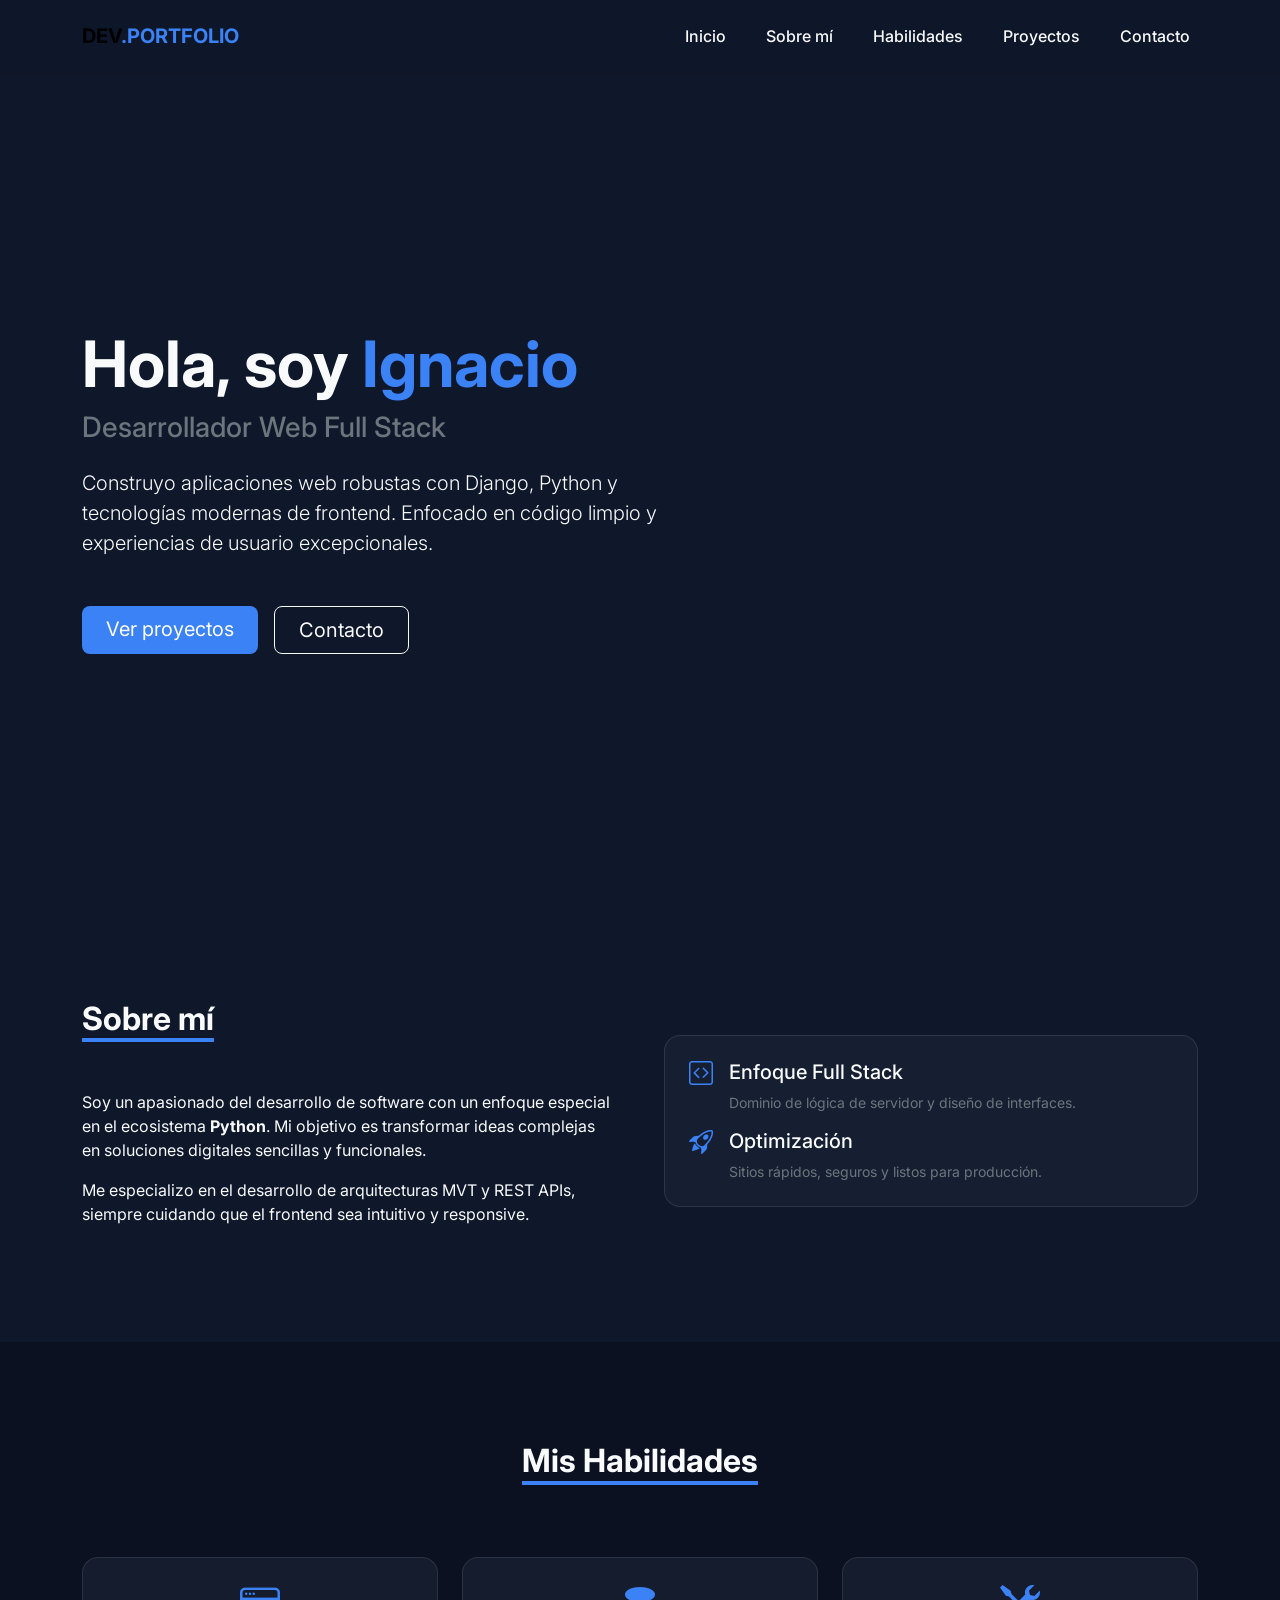
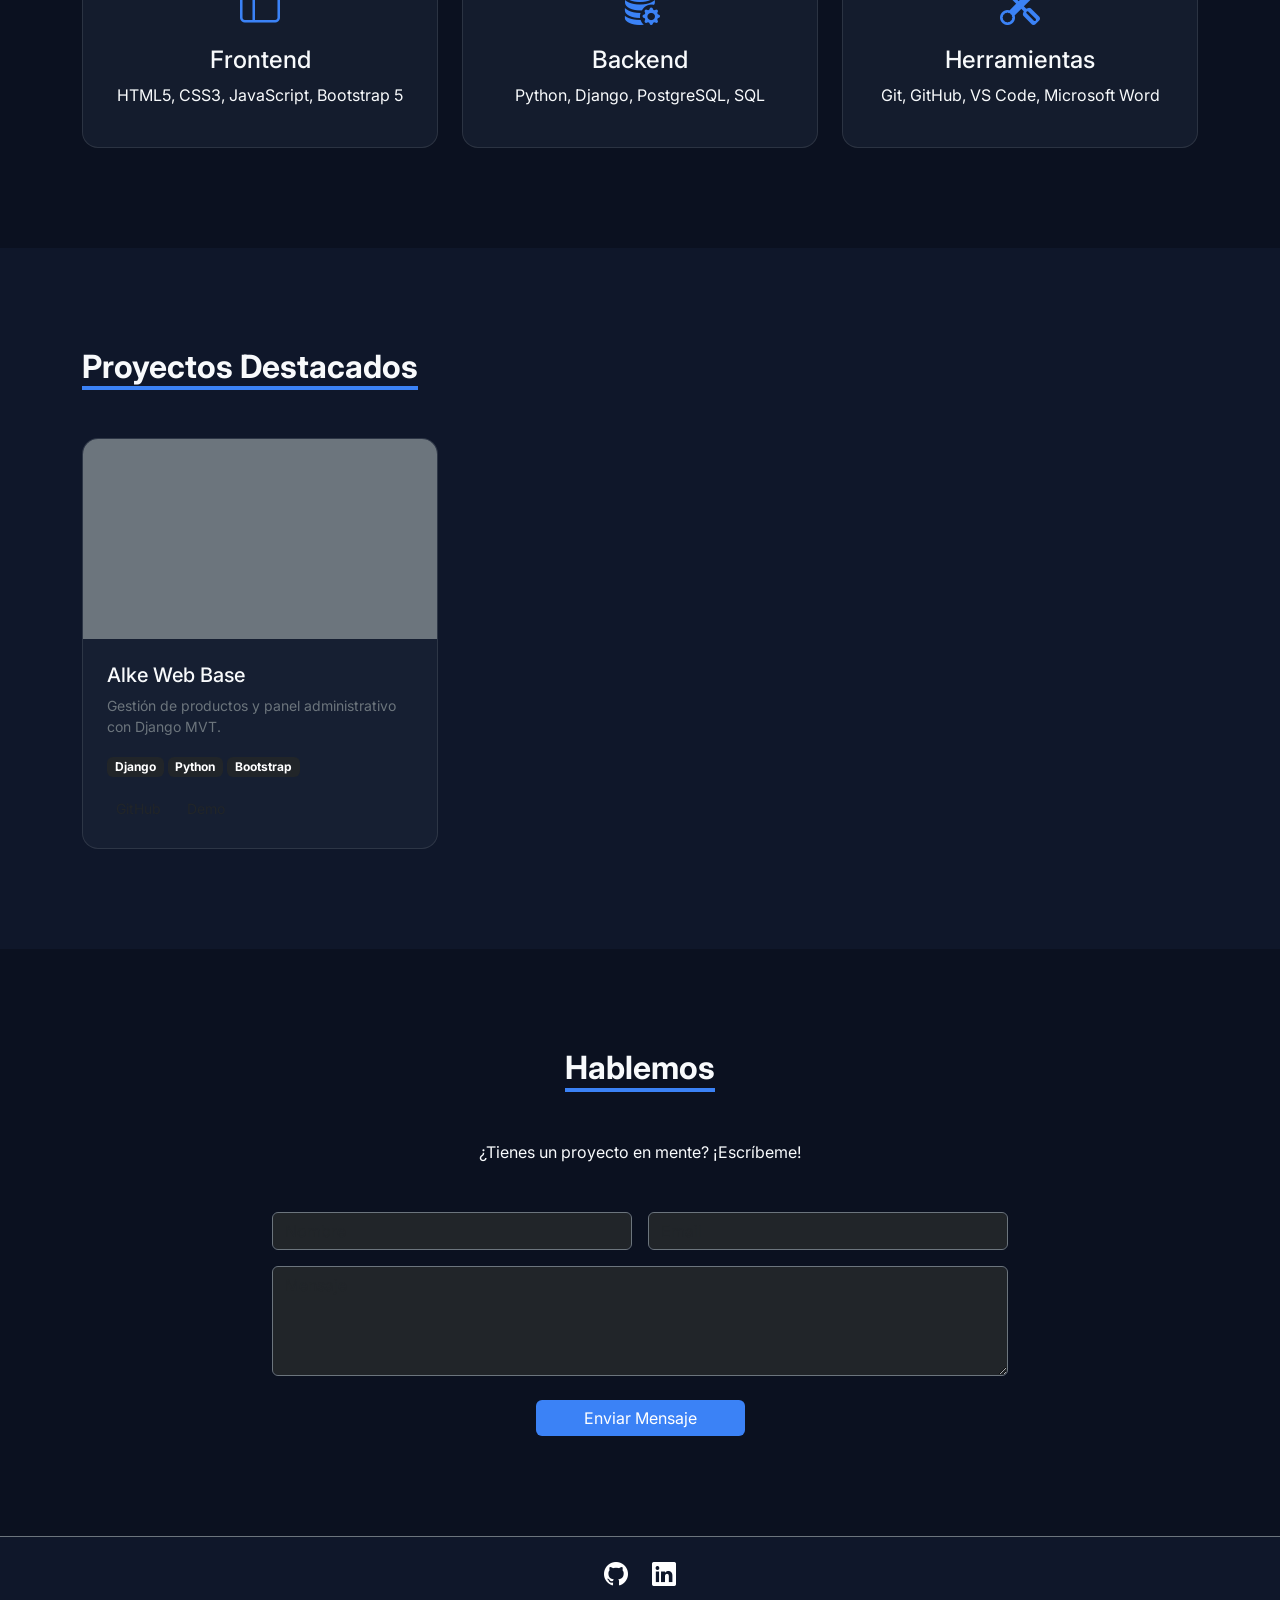
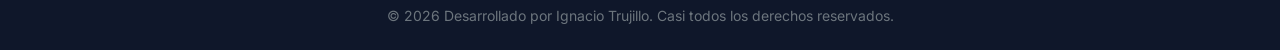
==== index.html @ 780f53a3 "Update portafolio Copia de codigo creado por gemini inicial del portafolio" ====
<!DOCTYPE html>
<html lang="es">
<head>
    <meta charset="UTF-8">
    <meta name="viewport" content="width=device-width, initial-scale=1.0">
    <title>Desarrollador Web | Portafolio Profesional</title>
    <meta name="description" content="Portafolio de Desarrollador Web Full Stack enfocado en soluciones modernas y escalables.">
    
    <link href="https://cdn.jsdelivr.net/npm/bootstrap@5.3.2/dist/css/bootstrap.min.css" rel="stylesheet">
    <link rel="stylesheet" href="https://cdn.jsdelivr.net/npm/bootstrap-icons@1.11.1/font/bootstrap-icons.css">
    <link href="https://fonts.googleapis.com/css2?family=Inter:wght@300;400;600;700&display=swap" rel="stylesheet">
    <link href="https://unpkg.com/aos@2.3.1/dist/aos.css" rel="stylesheet">
    <link rel="stylesheet" href="css/style.css">
</head>
<body>

    <nav class="navbar navbar-expand-lg fixed-top shadow-sm" id="mainNav">
        <div class="container">
            <a class="navbar-brand fw-bold" href="#">DEV<span>.PORTFOLIO</span></a>
            <button class="navbar-toggler" type="button" data-bs-toggle="collapse" data-bs-target="#navbarNav">
                <span class="navbar-toggler-icon"></span>
            </button>
            <div class="collapse navbar-collapse" id="navbarNav">
                <ul class="navbar-nav ms-auto">
                    <li class="nav-item"><a class="nav-link" href="#inicio">Inicio</a></li>
                    <li class="nav-item"><a class="nav-link" href="#sobre-mi">Sobre mí</a></li>
                    <li class="nav-item"><a class="nav-link" href="#habilidades">Habilidades</a></li>
                    <li class="nav-item"><a class="nav-link" href="#proyectos">Proyectos</a></li>
                    <li class="nav-item"><a class="nav-link" href="#contacto">Contacto</a></li>
                </ul>
            </div>
        </div>
    </nav>

    <header id="inicio" class="hero-section d-flex align-items-center">
        <div class="container text-center text-md-start">
            <div class="row align-items-center">
                <div class="col-md-7" data-aos="fade-right">
                    <h1 class="display-3 fw-bold">Hola, soy <span class="text-accent">Ignacio</span></h1>
                    <h2 class="h3 mb-4 text-secondary">Desarrollador Web Full Stack</h2>
                    <p class="lead mb-5">Construyo aplicaciones web robustas con Django, Python y tecnologías modernas de frontend. Enfocado en código limpio y experiencias de usuario excepcionales.</p>
                    <div class="d-flex gap-3 justify-content-center justify-content-md-start">
                        <a href="#proyectos" class="btn btn-primary btn-lg px-4">Ver proyectos</a>
                        <a href="#contacto" class="btn btn-outline-light btn-lg px-4">Contacto</a>
                    </div>
                </div>
                <div class="col-md-5 d-none d-md-block" data-aos="zoom-in">
                    <div class="hero-shape"></div>
                </div>
            </div>
        </div>
    </header>

    <section id="sobre-mi" class="section-padding">
        <div class="container">
            <div class="row g-5 align-items-center">
                <div class="col-lg-6" data-aos="fade-up">
                    <h2 class="section-title">Sobre mí</h2>
                    <p>Soy un apasionado del desarrollo de software con un enfoque especial en el ecosistema <strong>Python</strong>. Mi objetivo es transformar ideas complejas en soluciones digitales sencillas y funcionales.</p>
                    <p>Me especializo en el desarrollo de arquitecturas MVT y REST APIs, siempre cuidando que el frontend sea intuitivo y responsive.</p>
                </div>
                <div class="col-lg-6" data-aos="fade-up" data-aos-delay="200">
                    <div class="about-card p-4">
                        <div class="d-flex mb-3">
                            <i class="bi bi-code-square me-3 text-accent h4"></i>
                            <div>
                                <h5>Enfoque Full Stack</h5>
                                <p class="small text-secondary m-0">Dominio de lógica de servidor y diseño de interfaces.</p>
                            </div>
                        </div>
                        <div class="d-flex">
                            <i class="bi bi-rocket-takeoff me-3 text-accent h4"></i>
                            <div>
                                <h5>Optimización</h5>
                                <p class="small text-secondary m-0">Sitios rápidos, seguros y listos para producción.</p>
                            </div>
                        </div>
                    </div>
                </div>
            </div>
        </div>
    </section>

    <section id="habilidades" class="section-padding bg-darker">
        <div class="container text-center">
            <h2 class="section-title mx-auto" data-aos="fade-up">Mis Habilidades</h2>
            <div class="row g-4 mt-4">
                <div class="col-md-4" data-aos="fade-up">
                    <div class="skill-card p-4">
                        <i class="bi bi-window-sidebar h1 text-accent"></i>
                        <h4 class="mt-3">Frontend</h4>
                        <p>HTML5, CSS3, JavaScript, Bootstrap 5</p>
                    </div>
                </div>
                <div class="col-md-4" data-aos="fade-up" data-aos-delay="100">
                    <div class="skill-card p-4">
                        <i class="bi bi-database-fill-gear h1 text-accent"></i>
                        <h4 class="mt-3">Backend</h4>
                        <p>Python, Django, PostgreSQL, SQL</p>
                    </div>
                </div>
                <div class="col-md-4" data-aos="fade-up" data-aos-delay="200">
                    <div class="skill-card p-4">
                        <i class="bi bi-tools h1 text-accent"></i>
                        <h4 class="mt-3">Herramientas</h4>
                        <p>Git, GitHub, VS Code, Microsoft Word</p>
                    </div>
                </div>
            </div>
        </div>
    </section>

    <section id="proyectos" class="section-padding">
        <div class="container">
            <h2 class="section-title mb-5" data-aos="fade-right">Proyectos Destacados</h2>
            <div class="row g-4">
                <div class="col-md-6 col-lg-4" data-aos="flip-left">
                    <div class="project-card">
                        <div class="project-img bg-secondary" style="height: 200px;"></div>
                        <div class="p-4">
                            <h5>Alke Web Base</h5>
                            <p class="small text-secondary">Gestión de productos y panel administrativo con Django MVT.</p>
                            <div class="mb-3">
                                <span class="badge bg-dark">Django</span>
                                <span class="badge bg-dark">Python</span>
                                <span class="badge bg-dark">Bootstrap</span>
                            </div>
                            <div class="d-flex gap-2">
                                <a href="#" class="btn btn-sm btn-outline-accent">GitHub</a>
                                <a href="#" class="btn btn-sm btn-accent">Demo</a>
                            </div>
                        </div>
                    </div>
                </div>
                </div>
        </div>
    </section>

    <section id="contacto" class="section-padding bg-darker">
        <div class="container">
            <div class="row justify-content-center">
                <div class="col-md-8 text-center" data-aos="fade-up">
                    <h2 class="section-title mx-auto">Hablemos</h2>
                    <p class="mb-5">¿Tienes un proyecto en mente? ¡Escríbeme!</p>
                    <form class="contact-form text-start">
                        <div class="row g-3">
                            <div class="col-md-6">
                                <input type="text" class="form-control bg-dark border-secondary text-white" placeholder="Nombre">
                            </div>
                            <div class="col-md-6">
                                <input type="email" class="form-control bg-dark border-secondary text-white" placeholder="Email">
                            </div>
                            <div class="col-12">
                                <textarea class="form-control bg-dark border-secondary text-white" rows="4" placeholder="Mensaje"></textarea>
                            </div>
                            <div class="col-12 text-center mt-4">
                                <button type="button" class="btn btn-primary px-5">Enviar Mensaje</button>
                            </div>
                        </div>
                    </form>
                </div>
            </div>
        </div>
    </section>

    <footer class="py-4 text-center border-top border-secondary">
        <div class="container">
            <div class="d-flex justify-content-center gap-4 h4 mb-3">
                <a href="#" class="text-white hover-accent"><i class="bi bi-github"></i></a>
                <a href="#" class="text-white hover-accent"><i class="bi bi-linkedin"></i></a>
            </div>
            <p class="m-0 text-secondary small">&copy; 2026 Desarrollado por Ignacio Trujillo. Casi todos los derechos reservados.</p>
        </div>
    </footer>

    <script src="https://cdn.jsdelivr.net/npm/bootstrap@5.3.2/dist/js/bootstrap.bundle.min.js"></script>
    <script src="https://unpkg.com/aos@2.3.1/dist/aos.js"></script>
    <script src="js/script.js"></script>
</body>
</html>
---- css/style.css ----
:root {
    --bg-main: #0f172a;
    --bg-darker: #0b1120;
    --accent: #3b82f6;
    --text-light: #f8fafc;
    --text-muted: #94a3b8;
}

body {
    background-color: var(--bg-main);
    color: var(--text-light);
    font-family: 'Inter', sans-serif;
    overflow-x: hidden;
}

/* Navbar */
.navbar {
    background-color: rgba(15, 23, 42, 0.9);
    backdrop-filter: blur(10px);
    transition: all 0.3s;
    padding: 1rem 0;
}

.navbar-brand span { color: var(--accent); }
.nav-link {
    color: var(--text-light) !important;
    margin-left: 1.5rem;
    font-weight: 500;
}
.nav-link:hover { color: var(--accent) !important; }

/* Hero */
.hero-section {
    min-height: 100vh;
    padding-top: 80px;
}

.text-accent { color: var(--accent); }

.btn-primary {
    background-color: var(--accent);
    border: none;
}

/* Cards & Sections */
.section-padding { padding: 100px 0; }
.bg-darker { background-color: var(--bg-darker); }

.section-title {
    width: fit-content;
    margin-bottom: 3rem;
    font-weight: 700;
    border-bottom: 4px solid var(--accent);
}

.skill-card, .about-card, .project-card {
    background-color: rgba(30, 41, 59, 0.5);
    border: 1px solid rgba(255, 255, 255, 0.1);
    border-radius: 16px;
    transition: transform 0.3s ease;
}

.skill-card:hover, .project-card:hover {
    transform: translateY(-10px);
    border-color: var(--accent);
}

.project-card { overflow: hidden; }

/* Contact */
.form-control:focus {
    background-color: #1e293b;
    border-color: var(--accent);
    box-shadow: 0 0 0 0.25rem rgba(59, 130, 246, 0.25);
}

.hover-accent:hover { color: var(--accent) !important; }
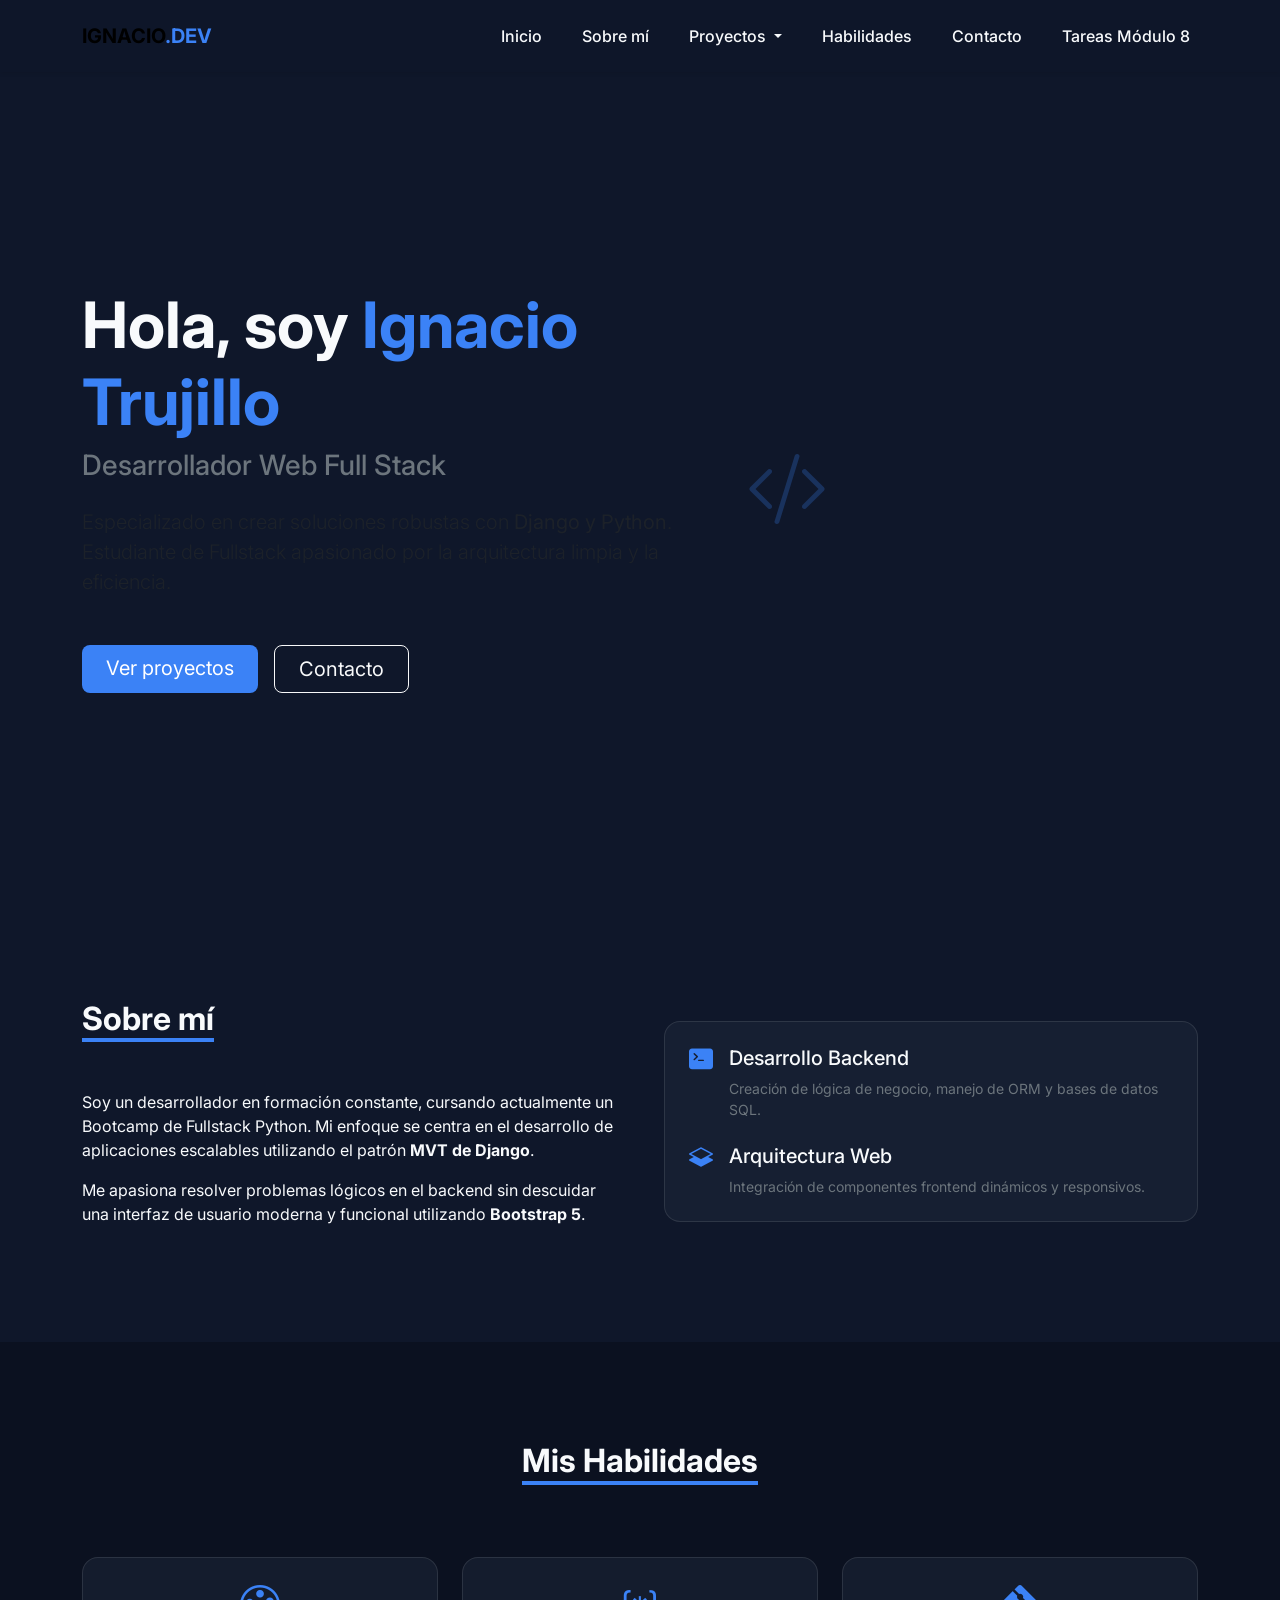
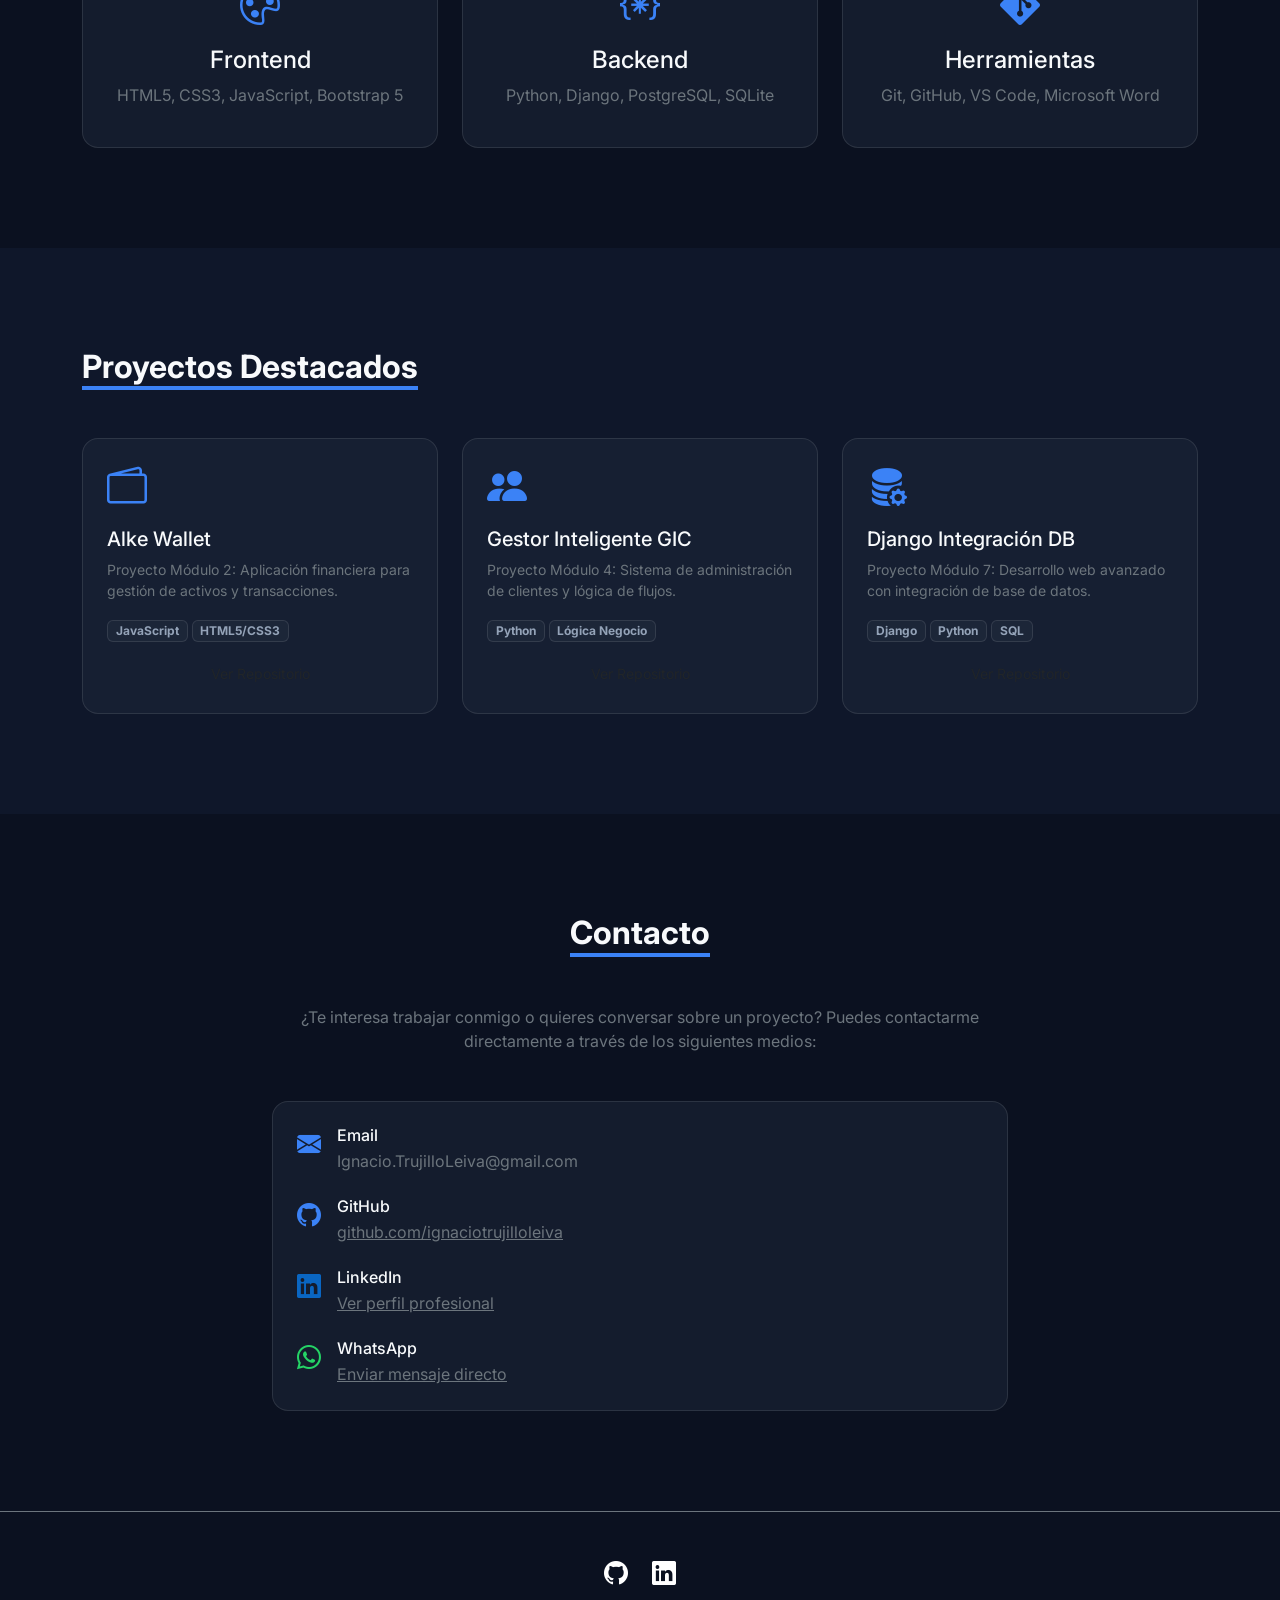
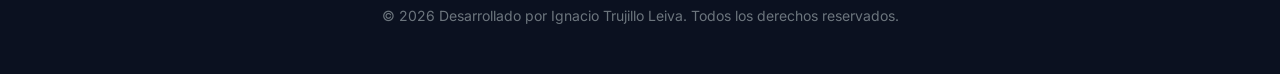
==== commit d5cbab05: "Update Modulo8 Creación de modulo8.html para la presentación de las tareas del modulo y mejoras corr" ====
--- a/index.html
+++ b/index.html
@@ -1,22 +1,28 @@
 <!DOCTYPE html>
 <html lang="es">
+
 <head>
     <meta charset="UTF-8">
     <meta name="viewport" content="width=device-width, initial-scale=1.0">
-    <title>Desarrollador Web | Portafolio Profesional</title>
-    <meta name="description" content="Portafolio de Desarrollador Web Full Stack enfocado en soluciones modernas y escalables.">
-    
+    <title>Ignacio Trujillo | Desarrollador Web Full Stack</title>
+    <meta name="description"
+        content="Portafolio profesional de Ignacio Trujillo, desarrollador Full Stack especializado en Python y Django.">
+
     <link href="https://cdn.jsdelivr.net/npm/bootstrap@5.3.2/dist/css/bootstrap.min.css" rel="stylesheet">
     <link rel="stylesheet" href="https://cdn.jsdelivr.net/npm/bootstrap-icons@1.11.1/font/bootstrap-icons.css">
+
     <link href="https://fonts.googleapis.com/css2?family=Inter:wght@300;400;600;700&display=swap" rel="stylesheet">
+
     <link href="https://unpkg.com/aos@2.3.1/dist/aos.css" rel="stylesheet">
+
     <link rel="stylesheet" href="css/style.css">
 </head>
+
 <body>
 
     <nav class="navbar navbar-expand-lg fixed-top shadow-sm" id="mainNav">
         <div class="container">
-            <a class="navbar-brand fw-bold" href="#">DEV<span>.PORTFOLIO</span></a>
+            <a class="navbar-brand fw-bold" href="#inicio">IGNACIO<span>.DEV</span></a>
             <button class="navbar-toggler" type="button" data-bs-toggle="collapse" data-bs-target="#navbarNav">
                 <span class="navbar-toggler-icon"></span>
             </button>
@@ -24,28 +30,49 @@
                 <ul class="navbar-nav ms-auto">
                     <li class="nav-item"><a class="nav-link" href="#inicio">Inicio</a></li>
                     <li class="nav-item"><a class="nav-link" href="#sobre-mi">Sobre mí</a></li>
+                    <li class="nav-item dropdown">
+                        <a class="nav-link dropdown-toggle" href="#" role="button" data-bs-toggle="dropdown"
+                            aria-expanded="false">
+                            Proyectos
+                        </a>
+                        <ul class="dropdown-menu dropdown-menu-dark shadow">
+                            <li><a class="dropdown-item"
+                                    href="https://github.com/ignaciotrujilloleiva/Proyecto-Modulo-2-Alke-Wallet"
+                                    target="_blank">Alke Wallet</a></li>
+                            <li><a class="dropdown-item"
+                                    href="https://github.com/ignaciotrujilloleiva/Proyecto-Modulo-4-Gestor-Inteligente-de-clientes-GIC"
+                                    target="_blank">Gestor GIC</a></li>
+                            <li><a class="dropdown-item"
+                                    href="https://github.com/ignaciotrujilloleiva/Proyecto-Modulo-7-Desarrollo-web-Django-Integraci-n-Base-de-datos"
+                                    target="_blank">Django Integración DB</a></li>
+                        </ul>
+                    </li>
                     <li class="nav-item"><a class="nav-link" href="#habilidades">Habilidades</a></li>
-                    <li class="nav-item"><a class="nav-link" href="#proyectos">Proyectos</a></li>
                     <li class="nav-item"><a class="nav-link" href="#contacto">Contacto</a></li>
+                    <li class="nav-item"><a class="nav-link" href="modulo8.html">Tareas Módulo 8</a></li>
                 </ul>
             </div>
         </div>
     </nav>
 
     <header id="inicio" class="hero-section d-flex align-items-center">
-        <div class="container text-center text-md-start">
+        <div class="container">
             <div class="row align-items-center">
-                <div class="col-md-7" data-aos="fade-right">
-                    <h1 class="display-3 fw-bold">Hola, soy <span class="text-accent">Ignacio</span></h1>
+                <div class="col-md-7 text-center text-md-start" data-aos="fade-right">
+                    <h1 class="display-3 fw-bold mb-2">Hola, soy <span class="text-accent">Ignacio Trujillo</span></h1>
                     <h2 class="h3 mb-4 text-secondary">Desarrollador Web Full Stack</h2>
-                    <p class="lead mb-5">Construyo aplicaciones web robustas con Django, Python y tecnologías modernas de frontend. Enfocado en código limpio y experiencias de usuario excepcionales.</p>
+                    <p class="lead mb-5 text-muted">Especializado en crear soluciones robustas con <strong>Django y
+                            Python</strong>. Estudiante de Fullstack apasionado por la arquitectura limpia y la
+                        eficiencia.</p>
                     <div class="d-flex gap-3 justify-content-center justify-content-md-start">
                         <a href="#proyectos" class="btn btn-primary btn-lg px-4">Ver proyectos</a>
                         <a href="#contacto" class="btn btn-outline-light btn-lg px-4">Contacto</a>
                     </div>
                 </div>
                 <div class="col-md-5 d-none d-md-block" data-aos="zoom-in">
-                    <div class="hero-shape"></div>
+                    <div class="hero-visual">
+                        <i class="bi bi-code-slash display-1 text-accent opacity-25"></i>
+                    </div>
                 </div>
             </div>
         </div>
@@ -56,23 +83,29 @@
             <div class="row g-5 align-items-center">
                 <div class="col-lg-6" data-aos="fade-up">
                     <h2 class="section-title">Sobre mí</h2>
-                    <p>Soy un apasionado del desarrollo de software con un enfoque especial en el ecosistema <strong>Python</strong>. Mi objetivo es transformar ideas complejas en soluciones digitales sencillas y funcionales.</p>
-                    <p>Me especializo en el desarrollo de arquitecturas MVT y REST APIs, siempre cuidando que el frontend sea intuitivo y responsive.</p>
+                    <p>Soy un desarrollador en formación constante, cursando actualmente un Bootcamp de Fullstack
+                        Python. Mi enfoque se centra en el desarrollo de aplicaciones escalables utilizando el patrón
+                        <strong>MVT de Django</strong>.
+                    </p>
+                    <p>Me apasiona resolver problemas lógicos en el backend sin descuidar una interfaz de usuario
+                        moderna y funcional utilizando <strong>Bootstrap 5</strong>.</p>
                 </div>
                 <div class="col-lg-6" data-aos="fade-up" data-aos-delay="200">
                     <div class="about-card p-4">
-                        <div class="d-flex mb-3">
-                            <i class="bi bi-code-square me-3 text-accent h4"></i>
-                            <div>
-                                <h5>Enfoque Full Stack</h5>
-                                <p class="small text-secondary m-0">Dominio de lógica de servidor y diseño de interfaces.</p>
+                        <div class="d-flex mb-4">
+                            <i class="bi bi-terminal-fill me-3 text-accent h4"></i>
+                            <div>
+                                <h5>Desarrollo Backend</h5>
+                                <p class="small text-secondary m-0">Creación de lógica de negocio, manejo de ORM y bases
+                                    de datos SQL.</p>
                             </div>
                         </div>
                         <div class="d-flex">
-                            <i class="bi bi-rocket-takeoff me-3 text-accent h4"></i>
-                            <div>
-                                <h5>Optimización</h5>
-                                <p class="small text-secondary m-0">Sitios rápidos, seguros y listos para producción.</p>
+                            <i class="bi bi-layers-half me-3 text-accent h4"></i>
+                            <div>
+                                <h5>Arquitectura Web</h5>
+                                <p class="small text-secondary m-0">Integración de componentes frontend dinámicos y
+                                    responsivos.</p>
                             </div>
                         </div>
                     </div>
@@ -87,23 +120,23 @@
             <div class="row g-4 mt-4">
                 <div class="col-md-4" data-aos="fade-up">
                     <div class="skill-card p-4">
-                        <i class="bi bi-window-sidebar h1 text-accent"></i>
+                        <i class="bi bi-palette h1 text-accent"></i>
                         <h4 class="mt-3">Frontend</h4>
-                        <p>HTML5, CSS3, JavaScript, Bootstrap 5</p>
+                        <p class="text-secondary">HTML5, CSS3, JavaScript, Bootstrap 5</p>
                     </div>
                 </div>
                 <div class="col-md-4" data-aos="fade-up" data-aos-delay="100">
                     <div class="skill-card p-4">
-                        <i class="bi bi-database-fill-gear h1 text-accent"></i>
+                        <i class="bi bi-braces-asterisk h1 text-accent"></i>
                         <h4 class="mt-3">Backend</h4>
-                        <p>Python, Django, PostgreSQL, SQL</p>
+                        <p class="text-secondary">Python, Django, PostgreSQL, SQLite</p>
                     </div>
                 </div>
                 <div class="col-md-4" data-aos="fade-up" data-aos-delay="200">
                     <div class="skill-card p-4">
-                        <i class="bi bi-tools h1 text-accent"></i>
+                        <i class="bi bi-git h1 text-accent"></i>
                         <h4 class="mt-3">Herramientas</h4>
-                        <p>Git, GitHub, VS Code, Microsoft Word</p>
+                        <p class="text-secondary">Git, GitHub, VS Code, Microsoft Word</p>
                     </div>
                 </div>
             </div>
@@ -114,62 +147,141 @@
         <div class="container">
             <h2 class="section-title mb-5" data-aos="fade-right">Proyectos Destacados</h2>
             <div class="row g-4">
-                <div class="col-md-6 col-lg-4" data-aos="flip-left">
+
+                <div class="col-md-6 col-lg-4" data-aos="fade-up">
                     <div class="project-card">
-                        <div class="project-img bg-secondary" style="height: 200px;"></div>
                         <div class="p-4">
-                            <h5>Alke Web Base</h5>
-                            <p class="small text-secondary">Gestión de productos y panel administrativo con Django MVT.</p>
+                            <i class="bi bi-wallet2 text-accent h1"></i>
+                            <h5 class="mt-3">Alke Wallet</h5>
+                            <p class="small text-secondary">Proyecto Módulo 2: Aplicación financiera para gestión de
+                                activos y transacciones.</p>
+                            <div class="mb-3">
+                                <span class="badge bg-dark">JavaScript</span>
+                                <span class="badge bg-dark">HTML5/CSS3</span>
+                            </div>
+                            <a href="https://github.com/ignaciotrujilloleiva/Proyecto-Modulo-2-Alke-Wallet"
+                                class="btn btn-sm btn-outline-accent w-100" target="_blank">Ver Repositorio</a>
+                        </div>
+                    </div>
+                </div>
+
+                <div class="col-md-6 col-lg-4" data-aos="fade-up" data-aos-delay="100">
+                    <div class="project-card">
+                        <div class="p-4">
+                            <i class="bi bi-people-fill text-accent h1"></i>
+                            <h5 class="mt-3">Gestor Inteligente GIC</h5>
+                            <p class="small text-secondary">Proyecto Módulo 4: Sistema de administración de clientes y
+                                lógica de flujos.</p>
+                            <div class="mb-3">
+                                <span class="badge bg-dark">Python</span>
+                                <span class="badge bg-dark">Lógica Negocio</span>
+                            </div>
+                            <a href="https://github.com/ignaciotrujilloleiva/Proyecto-Modulo-4-Gestor-Inteligente-de-clientes-GIC"
+                                class="btn btn-sm btn-outline-accent w-100" target="_blank">Ver Repositorio</a>
+                        </div>
+                    </div>
+                </div>
+
+                <div class="col-md-6 col-lg-4" data-aos="fade-up" data-aos-delay="200">
+                    <div class="project-card">
+                        <div class="p-4">
+                            <i class="bi bi-database-fill-gear text-accent h1"></i>
+                            <h5 class="mt-3">Django Integración DB</h5>
+                            <p class="small text-secondary">Proyecto Módulo 7: Desarrollo web avanzado con integración
+                                de base de datos.</p>
                             <div class="mb-3">
                                 <span class="badge bg-dark">Django</span>
                                 <span class="badge bg-dark">Python</span>
-                                <span class="badge bg-dark">Bootstrap</span>
-                            </div>
-                            <div class="d-flex gap-2">
-                                <a href="#" class="btn btn-sm btn-outline-accent">GitHub</a>
-                                <a href="#" class="btn btn-sm btn-accent">Demo</a>
-                            </div>
-                        </div>
-                    </div>
-                </div>
-                </div>
+                                <span class="badge bg-dark">SQL</span>
+                            </div>
+                            <a href="https://github.com/ignaciotrujilloleiva/Proyecto-Modulo-7-Desarrollo-web-Django-Integraci-n-Base-de-datos"
+                                class="btn btn-sm btn-outline-accent w-100" target="_blank">Ver Repositorio</a>
+                        </div>
+                    </div>
+                </div>
+
+            </div>
         </div>
     </section>
 
     <section id="contacto" class="section-padding bg-darker">
         <div class="container">
-            <div class="row justify-content-center">
-                <div class="col-md-8 text-center" data-aos="fade-up">
-                    <h2 class="section-title mx-auto">Hablemos</h2>
-                    <p class="mb-5">¿Tienes un proyecto en mente? ¡Escríbeme!</p>
-                    <form class="contact-form text-start">
-                        <div class="row g-3">
-                            <div class="col-md-6">
-                                <input type="text" class="form-control bg-dark border-secondary text-white" placeholder="Nombre">
-                            </div>
-                            <div class="col-md-6">
-                                <input type="email" class="form-control bg-dark border-secondary text-white" placeholder="Email">
-                            </div>
-                            <div class="col-12">
-                                <textarea class="form-control bg-dark border-secondary text-white" rows="4" placeholder="Mensaje"></textarea>
-                            </div>
-                            <div class="col-12 text-center mt-4">
-                                <button type="button" class="btn btn-primary px-5">Enviar Mensaje</button>
-                            </div>
-                        </div>
-                    </form>
-                </div>
-            </div>
-        </div>
-    </section>
-
-    <footer class="py-4 text-center border-top border-secondary">
+            <div class="row justify-content-center text-center">
+                <div class="col-md-8" data-aos="fade-up">
+
+                    <h2 class="section-title mx-auto">Contacto</h2>
+                    <p class="mb-5 text-secondary">
+                        ¿Te interesa trabajar conmigo o quieres conversar sobre un proyecto?
+                        Puedes contactarme directamente a través de los siguientes medios:
+                    </p>
+
+                    <div class="about-card p-4 text-start">
+
+                        <!-- Email -->
+                        <div class="d-flex align-items-center mb-4">
+                            <i class="bi bi-envelope-fill text-accent h4 me-3"></i>
+                            <div>
+                                <h6 class="mb-1">Email</h6>
+                                <p class="m-0 text-secondary">Ignacio.TrujilloLeiva@gmail.com</p>
+                            </div>
+                        </div>
+
+                        <!-- GitHub -->
+                        <div class="d-flex align-items-center mb-4">
+                            <i class="bi bi-github text-accent h4 me-3"></i>
+                            <div>
+                                <h6 class="mb-1">GitHub</h6>
+                                <a href="https://github.com/ignaciotrujilloleiva" target="_blank"
+                                    class="text-secondary">
+                                    github.com/ignaciotrujilloleiva
+                                </a>
+                            </div>
+                        </div>
+
+                        <!-- LinkedIn -->
+                        <div class="d-flex align-items-center mb-4">
+                            <i class="bi bi-linkedin h4 me-3" style="color:#0A66C2;"></i>
+                            <div>
+                                <h6 class="mb-1">LinkedIn</h6>
+                                <a href="https://www.linkedin.com/in/ignacio-trujillo-leiva-3ab601369/" target="_blank"
+                                    class="text-secondary">
+                                    Ver perfil profesional
+                                </a>
+                            </div>
+                        </div>
+
+                        <!-- WhatsApp -->
+                        <div class="d-flex align-items-center">
+                            <i class="bi bi-whatsapp h4 me-3" style="color:#25D366;"></i>
+                            <div>
+                                <h6 class="mb-1">WhatsApp</h6>
+                                <a href="https://wa.me/56985663121?text=Hola%20Ignacio,%20vi%20tu%20portafolio%20y%20me%20gustaría%20contactarte"
+                                    target="_blank" class="text-secondary">
+                                    Enviar mensaje directo
+                                </a>
+                            </div>
+                        </div>
+
+                    </div>
+
+                </div>
+            </div>
+        </div>
+    </section>
+
+    <footer class="py-5 text-center border-top border-secondary bg-darker">
         <div class="container">
             <div class="d-flex justify-content-center gap-4 h4 mb-3">
-                <a href="#" class="text-white hover-accent"><i class="bi bi-github"></i></a>
-                <a href="#" class="text-white hover-accent"><i class="bi bi-linkedin"></i></a>
-            </div>
-            <p class="m-0 text-secondary small">&copy; 2026 Desarrollado por Ignacio Trujillo. Casi todos los derechos reservados.</p>
+                <a href="https://github.com/ignaciotrujilloleiva" target="_blank" class="text-white hover-accent">
+                    <i class="bi bi-github"></i>
+                </a>
+                <a href="https://www.linkedin.com/in/ignacio-trujillo-leiva-3ab601369/" target="_blank"
+                    class="text-white hover-accent">
+                    <i class="bi bi-linkedin"></i>
+                </a>
+            </div>
+            <p class="m-0 text-secondary small">&copy; 2026 Desarrollado por Ignacio Trujillo Leiva. Todos los derechos
+                reservados.</p>
         </div>
     </footer>
 
@@ -177,4 +289,5 @@
     <script src="https://unpkg.com/aos@2.3.1/dist/aos.js"></script>
     <script src="js/script.js"></script>
 </body>
+
 </html>
--- a/css/style.css
+++ b/css/style.css
@@ -74,4 +74,50 @@
     box-shadow: 0 0 0 0.25rem rgba(59, 130, 246, 0.25);
 }
 
-.hover-accent:hover { color: var(--accent) !important; }+.hover-accent:hover { color: var(--accent) !important; }
+
+/* Estilos para Dropdown */
+.dropdown-menu {
+    background-color: var(--bg-darker);
+    border: 1px solid rgba(59, 130, 246, 0.2);
+    border-radius: 12px;
+}
+
+.dropdown-item {
+    color: var(--text-light);
+    transition: all 0.2s;
+}
+
+.dropdown-item:hover {
+    background-color: var(--accent);
+    color: white;
+}
+
+/* Badge de proyecto personalizado */
+.badge.bg-dark {
+    background-color: rgba(30, 41, 59, 0.8) !important;
+    border: 1px solid rgba(255,255,255,0.1);
+    color: var(--text-muted);
+}
+
+/* Modulo 8 */
+
+.study-title {
+            padding: 120px 0 60px;
+            background: linear-gradient(180deg, var(--bg-darker) 0%, var(--bg-main) 100%);
+        }
+
+        .tech-tag {
+            background: rgba(59, 130, 246, 0.1);
+            border: 1px solid var(--accent);
+            color: var(--accent);
+            padding: 5px 15px;
+            border-radius: 20px;
+            font-size: 0.9rem;
+        }
+
+        .case-card {
+            background: var(--bg-darker);
+            border-radius: 20px;
+            border: 1px solid rgba(255, 255, 255, 0.05);
+        }
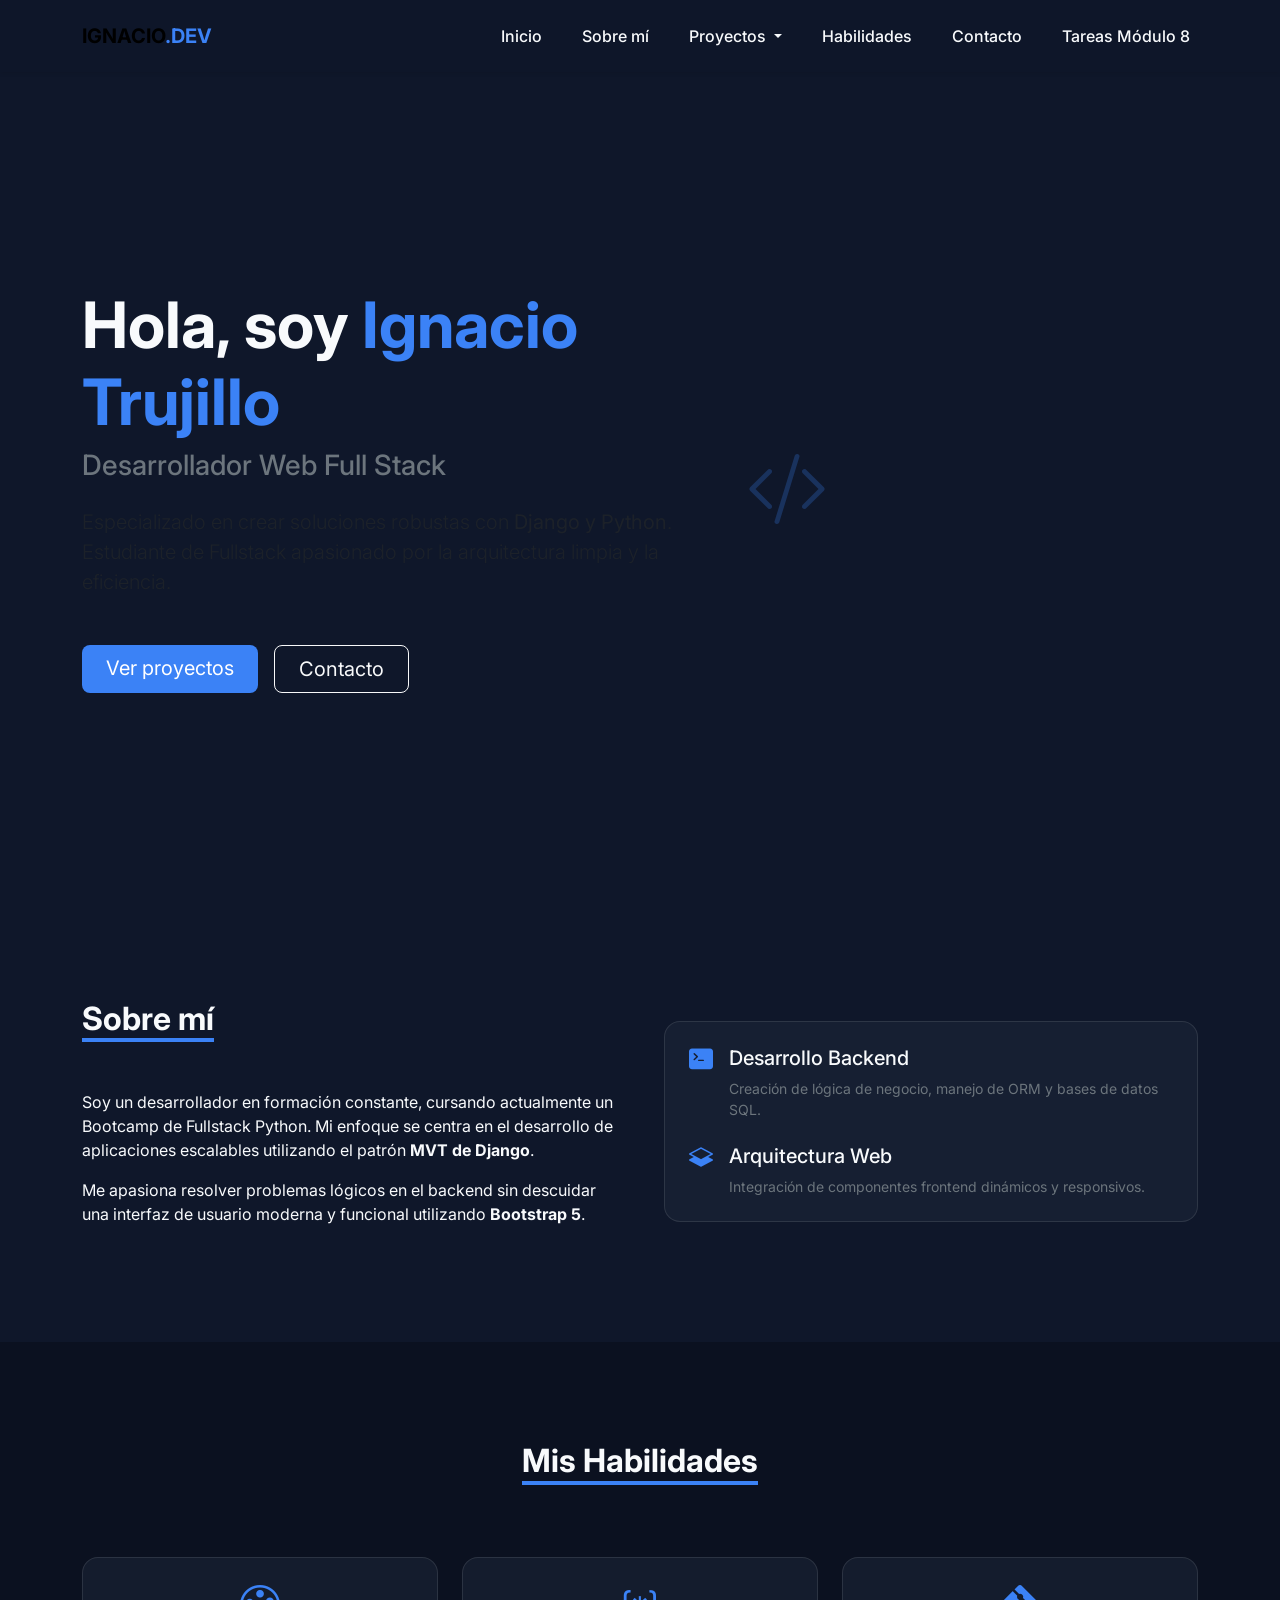
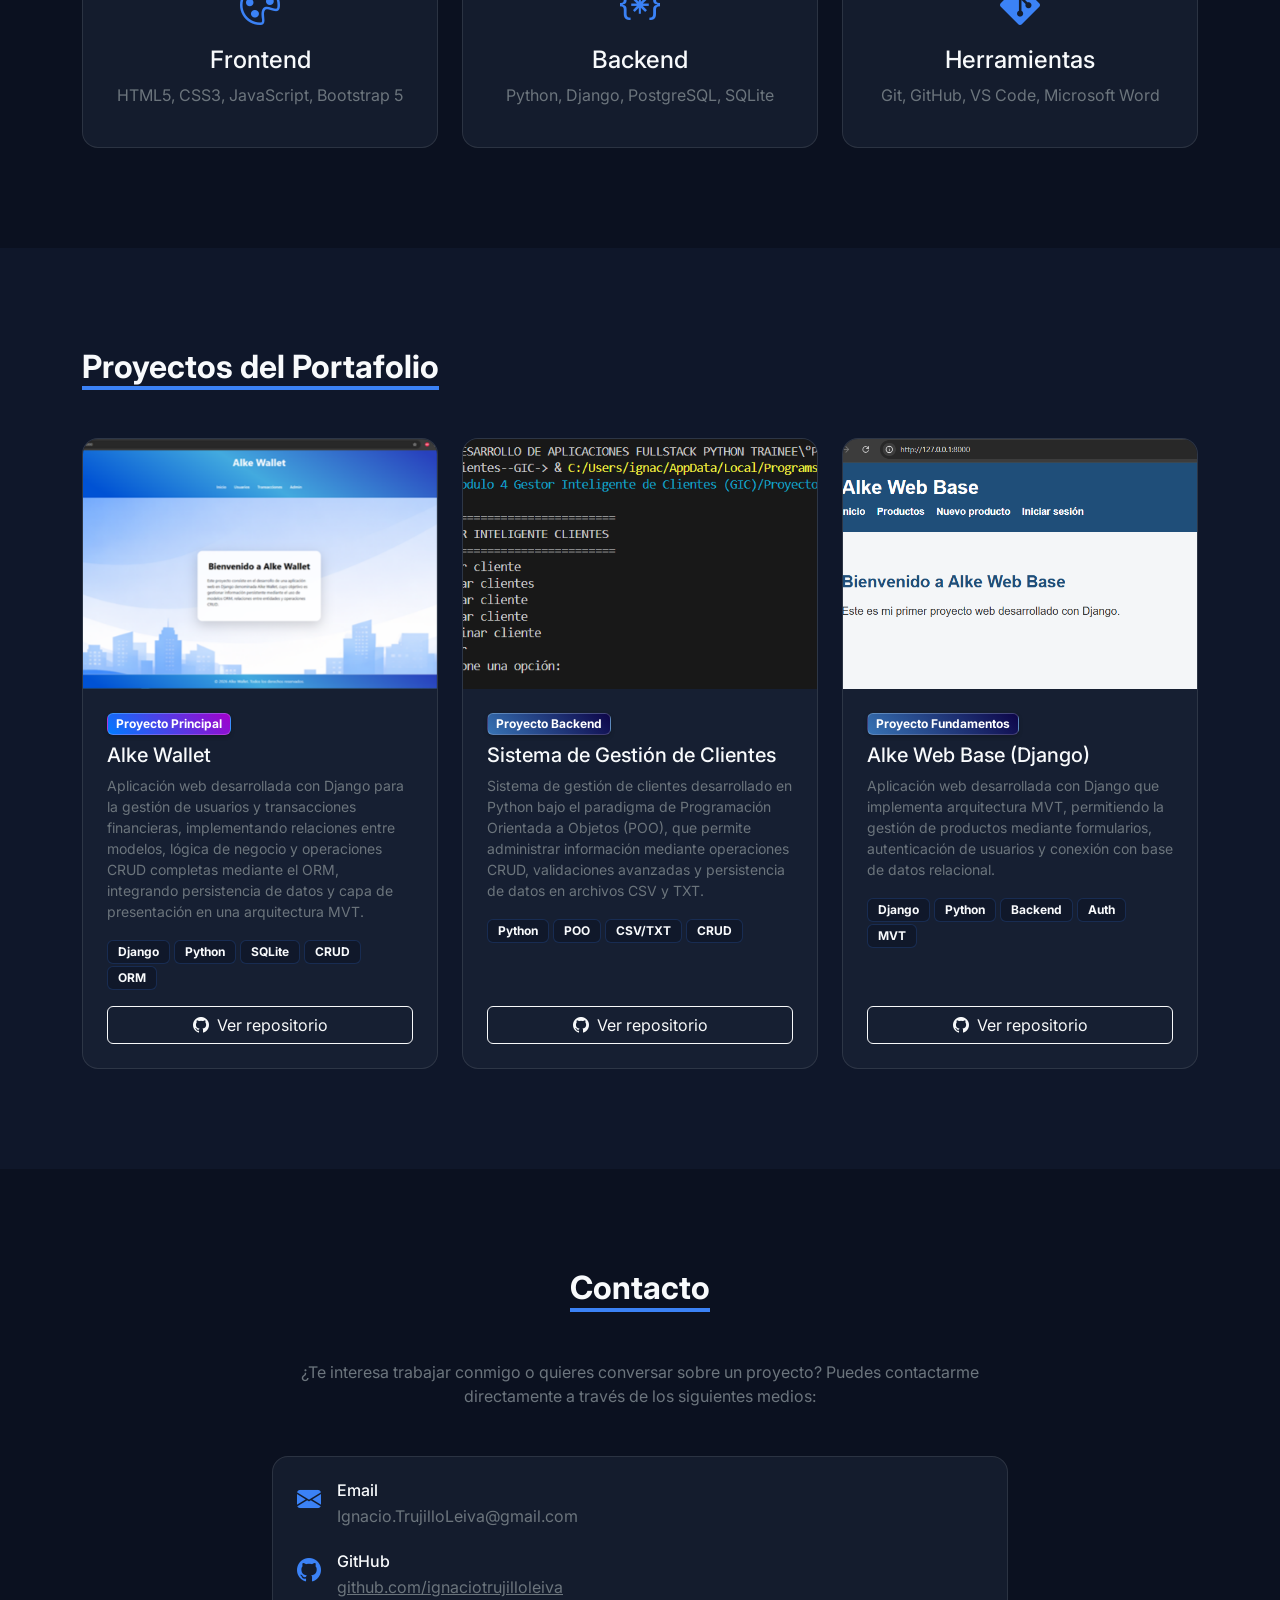
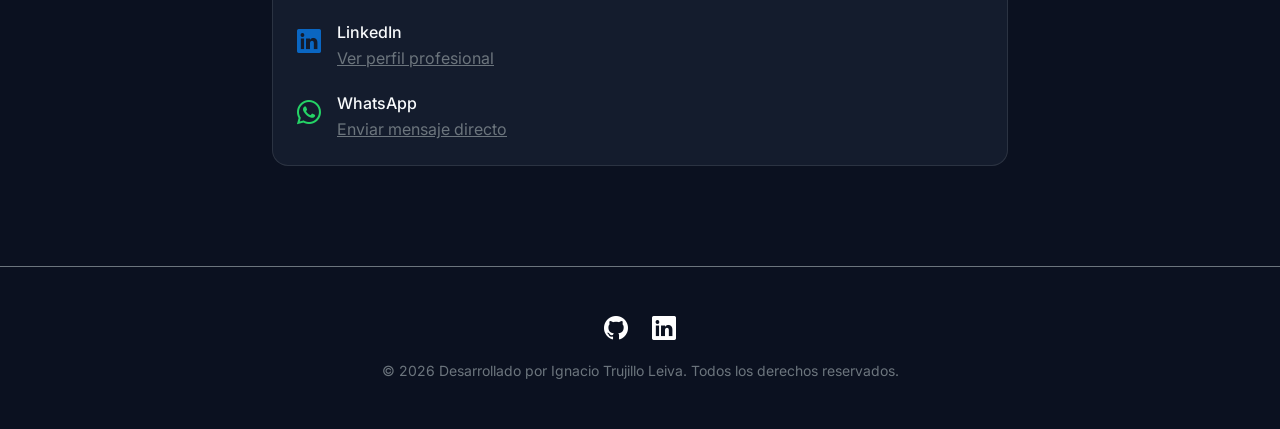
==== commit 80bb1ac3: "Update modulo8.html Update del modulo8.html Agregado lo solicitado para entrega del proyecto del mod" ====
--- a/index.html
+++ b/index.html
@@ -19,7 +19,7 @@
 </head>
 
 <body>
-
+    <!-- Navbar -->
     <nav class="navbar navbar-expand-lg fixed-top shadow-sm" id="mainNav">
         <div class="container">
             <a class="navbar-brand fw-bold" href="#inicio">IGNACIO<span>.DEV</span></a>
@@ -54,7 +54,7 @@
             </div>
         </div>
     </nav>
-
+    <!-- Header -->
     <header id="inicio" class="hero-section d-flex align-items-center">
         <div class="container">
             <div class="row align-items-center">
@@ -143,65 +143,151 @@
         </div>
     </section>
 
-    <section id="proyectos" class="section-padding">
-        <div class="container">
-            <h2 class="section-title mb-5" data-aos="fade-right">Proyectos Destacados</h2>
+    <!-- Proyectos del Portafolio -->
+    <section id="proyectos-portafolio" class="section-padding">
+        <div class="container">
+            <h2 class="section-title">Proyectos del Portafolio</h2>
+
             <div class="row g-4">
 
+                <!-- Proyecto 1 -->
                 <div class="col-md-6 col-lg-4" data-aos="fade-up">
-                    <div class="project-card">
-                        <div class="p-4">
-                            <i class="bi bi-wallet2 text-accent h1"></i>
-                            <h5 class="mt-3">Alke Wallet</h5>
-                            <p class="small text-secondary">Proyecto Módulo 2: Aplicación financiera para gestión de
-                                activos y transacciones.</p>
-                            <div class="mb-3">
-                                <span class="badge bg-dark">JavaScript</span>
-                                <span class="badge bg-dark">HTML5/CSS3</span>
-                            </div>
-                            <a href="https://github.com/ignaciotrujilloleiva/Proyecto-Modulo-2-Alke-Wallet"
-                                class="btn btn-sm btn-outline-accent w-100" target="_blank">Ver Repositorio</a>
-                        </div>
-                    </div>
-                </div>
-
-                <div class="col-md-6 col-lg-4" data-aos="fade-up" data-aos-delay="100">
-                    <div class="project-card">
-                        <div class="p-4">
-                            <i class="bi bi-people-fill text-accent h1"></i>
-                            <h5 class="mt-3">Gestor Inteligente GIC</h5>
-                            <p class="small text-secondary">Proyecto Módulo 4: Sistema de administración de clientes y
-                                lógica de flujos.</p>
-                            <div class="mb-3">
-                                <span class="badge bg-dark">Python</span>
-                                <span class="badge bg-dark">Lógica Negocio</span>
-                            </div>
-                            <a href="https://github.com/ignaciotrujilloleiva/Proyecto-Modulo-4-Gestor-Inteligente-de-clientes-GIC"
-                                class="btn btn-sm btn-outline-accent w-100" target="_blank">Ver Repositorio</a>
-                        </div>
-                    </div>
-                </div>
-
-                <div class="col-md-6 col-lg-4" data-aos="fade-up" data-aos-delay="200">
-                    <div class="project-card">
-                        <div class="p-4">
-                            <i class="bi bi-database-fill-gear text-accent h1"></i>
-                            <h5 class="mt-3">Django Integración DB</h5>
-                            <p class="small text-secondary">Proyecto Módulo 7: Desarrollo web avanzado con integración
-                                de base de datos.</p>
+                    <div class="project-card h-100">
+
+                        <div class="project-media">
+
+                            <!-- Carrusel -->
+                            <div id="carouselAlke" class="carousel slide" data-bs-ride="carousel"
+                                data-bs-interval="3500" data-bs-pause="hover">
+
+                                <div class="carousel-inner">
+
+                                    <div class="carousel-item active">
+                                        <img src="assets/img/alke1.png" class="d-block w-100 project-img"
+                                            alt="Alke Wallet vista 1">
+                                    </div>
+                                    <div class="carousel-item">
+                                        <img src="assets/img/alke2.png" class="d-block w-100 project-img"
+                                            alt="Alke Wallet vista 2">
+                                    </div>
+                                    <div class="carousel-item">
+                                        <img src="assets/img/alke3.png" class="d-block w-100 project-img"
+                                            alt="Alke Wallet vista 3">
+                                    </div>
+                                    <div class="carousel-item">
+                                        <img src="assets/img/alke4.png" class="d-block w-100 project-img"
+                                            alt="Alke Wallet vista 4">
+                                    </div>
+                                    <div class="carousel-item">
+                                        <img src="assets/img/alke5.png" class="d-block w-100 project-img"
+                                            alt="Alke Wallet vista 5">
+                                    </div>
+                                    <div class="carousel-item">
+                                        <img src="assets/img/alke6.png" class="d-block w-100 project-img"
+                                            alt="Alke Wallet vista 6">
+                                    </div>
+                                </div>
+                            </div>
+                        </div>
+
+                        <div class="p-4 d-flex flex-column">
+                            <span class="badge badge-degradado mb-2">Proyecto Principal</span>
+                            <h5>Alke Wallet</h5>
+
+                            <p class="small text-secondary">
+                                Aplicación web desarrollada con Django para la gestión de usuarios y transacciones
+                                financieras, implementando relaciones entre modelos, lógica de negocio y operaciones
+                                CRUD completas mediante el ORM, integrando persistencia de datos y capa de presentación
+                                en una arquitectura MVT.
+                            </p>
+
                             <div class="mb-3">
                                 <span class="badge bg-dark">Django</span>
                                 <span class="badge bg-dark">Python</span>
-                                <span class="badge bg-dark">SQL</span>
-                            </div>
+                                <span class="badge bg-dark">SQLite</span>
+                                <span class="badge bg-dark">CRUD</span>
+                                <span class="badge bg-dark">ORM</span>
+                            </div>
+
                             <a href="https://github.com/ignaciotrujilloleiva/Proyecto-Modulo-7-Desarrollo-web-Django-Integraci-n-Base-de-datos"
-                                class="btn btn-sm btn-outline-accent w-100" target="_blank">Ver Repositorio</a>
-                        </div>
-                    </div>
-                </div>
-
-            </div>
-        </div>
+                                target="_blank" class="btn btn-outline-light mt-auto">
+                                <i class="bi bi-github me-2"></i>Ver repositorio
+                            </a>
+                        </div>
+                    </div>
+                </div>
+
+                <!-- Proyecto 2 -->
+                <div class="col-md-6 col-lg-4" data-aos="fade-up">
+                    <div class="project-card h-100">
+
+                        <div class="project-media">
+                            <img src="assets/img/proyecto2.png" class="project-img"
+                                alt="Sistema de clientes en consola">
+                        </div>
+
+                        <div class="p-4 d-flex flex-column">
+                            <span class="badge bg-secondary mb-2">Proyecto Backend</span>
+                            <h5>Sistema de Gestión de Clientes</h5>
+
+                            <p class="small text-secondary">
+                                Sistema de gestión de clientes desarrollado en Python bajo el paradigma de
+                                Programación Orientada a Objetos (POO), que permite administrar información mediante
+                                operaciones CRUD, validaciones avanzadas y persistencia de datos en archivos CSV y TXT.
+                            </p>
+
+                            <div class="mb-3">
+                                <span class="badge bg-dark">Python</span>
+                                <span class="badge bg-dark">POO</span>
+                                <span class="badge bg-dark">CSV/TXT</span>
+                                <span class="badge bg-dark">CRUD</span>
+                            </div>
+
+                            <a href="https://github.com/ignaciotrujilloleiva/Proyecto-Modulo-4-Gestor-Inteligente-de-clientes-GIC.git"
+                                target="_blank" class="btn btn-outline-light mt-auto">
+                                <i class="bi bi-github me-2"></i>Ver repositorio
+                            </a>
+                        </div>
+                    </div>
+                </div>
+
+                <!-- Proyecto 3 -->
+                <div class="col-md-6 col-lg-4" data-aos="fade-up">
+                    <div class="project-card h-100 d-flex flex-column">
+
+                        <div class="project-media">
+                            <img src="assets/img/proyecto3.png" class="project-img"
+                                alt="Aplicación web Django productos">
+                        </div>
+
+                        <div class="p-4 d-flex flex-column">
+                            <span class="badge bg-secondary mb-2">Proyecto Fundamentos</span>
+                            <h5>Alke Web Base (Django)</h5>
+
+                            <p class="small text-secondary">
+                                Aplicación web desarrollada con Django que implementa arquitectura MVT, permitiendo
+                                la gestión de productos mediante formularios, autenticación de usuarios y conexión
+                                con base de datos relacional.
+                            </p>
+
+                            <div class="mb-3">
+                                <span class="badge bg-dark">Django</span>
+                                <span class="badge bg-dark">Python</span>
+                                <span class="badge bg-dark">Backend</span>
+                                <span class="badge bg-dark">Auth</span>
+                                <span class="badge bg-dark">MVT</span>
+                            </div>
+
+                            <a href="https://github.com/ignaciotrujilloleiva/Proyecto-Modulo-6-Desarrollo-Web-Django.git"
+                                target="_blank" class="btn btn-outline-light mt-auto">
+                                <i class="bi bi-github me-2"></i>Ver repositorio
+                            </a>
+                        </div>
+                    </div>
+                </div>
+
+            </div>
+        </div> 
     </section>
 
     <section id="contacto" class="section-padding bg-darker">
--- a/css/style.css
+++ b/css/style.css
@@ -1,3 +1,4 @@
+/* Variables de Entorno */
 :root {
     --bg-main: #0f172a;
     --bg-darker: #0b1120;
@@ -6,6 +7,7 @@
     --text-muted: #94a3b8;
 }
 
+/* Base */
 body {
     background-color: var(--bg-main);
     color: var(--text-light);
@@ -13,7 +15,7 @@
     overflow-x: hidden;
 }
 
-/* Navbar */
+/* Navbar con Efecto Glassmorphism */
 .navbar {
     background-color: rgba(15, 23, 42, 0.9);
     backdrop-filter: blur(10px);
@@ -22,14 +24,16 @@
 }
 
 .navbar-brand span { color: var(--accent); }
+
 .nav-link {
     color: var(--text-light) !important;
     margin-left: 1.5rem;
     font-weight: 500;
 }
+
 .nav-link:hover { color: var(--accent) !important; }
 
-/* Hero */
+/* Hero Section */
 .hero-section {
     min-height: 100vh;
     padding-top: 80px;
@@ -42,9 +46,13 @@
     border: none;
 }
 
-/* Cards & Sections */
+/* Estructura de Secciones */
 .section-padding { padding: 100px 0; }
 .bg-darker { background-color: var(--bg-darker); }
+
+section {
+    scroll-margin-top: 100px;
+}
 
 .section-title {
     width: fit-content;
@@ -53,30 +61,126 @@
     border-bottom: 4px solid var(--accent);
 }
 
+/* Cards de Proyectos y Skills */
 .skill-card, .about-card, .project-card {
     background-color: rgba(30, 41, 59, 0.5);
     border: 1px solid rgba(255, 255, 255, 0.1);
     border-radius: 16px;
-    transition: transform 0.3s ease;
-}
-
-.skill-card:hover, .project-card:hover {
+    transition: transform 0.3s ease, border-color 0.3s ease;
+}
+
+/* Sistema de Alineación de Cards (Flexbox) */
+.project-card { 
+    overflow: hidden; 
+    display: flex;
+    flex-direction: column;
+    height: 100%; /* Permite que todas las cards en la fila midan lo mismo */
+}
+
+.project-card:hover {
     transform: translateY(-10px);
     border-color: var(--accent);
 }
 
-.project-card { overflow: hidden; }
-
-/* Contact */
+/* Contenedor de contenido de la Card */
+.project-card .p-4 {
+    display: flex;
+    flex-direction: column;
+    flex-grow: 1; /* Este es el "resorte" que empuja el botón al fondo */
+}
+
+/* Media e Imágenes Uniformes */
+.project-media {
+    position: relative;
+    overflow: hidden;
+    border-top-left-radius: 12px;
+    border-top-right-radius: 12px;
+}
+
+/* Unificación de tamaño para imágenes y carrusel */
+.project-img, 
+.carousel-inner, 
+.carousel-item, 
+.carousel-item img {
+    width: 100%;
+    height: 250px; /* Altura estandarizada para todas las capturas */
+    object-fit: cover;
+    object-position: top;
+}
+
+/* Efecto Zoom en Hover */
+.project-media:hover .project-img {
+    transform: scale(1.05);
+}
+
+.project-img {
+    transition: transform 0.5s ease;
+}
+
+/* Badges y Etiquetas */
+.badge.bg-dark {
+    background-color: rgba(15, 23, 42, 0.8) !important;
+    border: 1px solid rgba(59, 130, 246, 0.2);
+    color: var(--text-light); /* Mejor contraste */
+    padding: 5px 10px;
+}
+
+/* Medalla del Proyecto Principal con Degradado */
+.badge-degradado {
+    background-image: linear-gradient(45deg, #007bff, #a300cc);
+    color: white; 
+    border: 1px solid rgba(255, 255, 255, 0.2);
+    box-shadow: 0 2px 4px rgba(0,0,0,0.2);
+    width: fit-content;
+}
+
+/* Medalla del Proyectos 2 y 3 */
+.bg-secondary {
+    background-image: linear-gradient(45deg, #3773b4, #0d0548);
+    color: white; 
+    border: 1px solid rgba(255, 255, 255, 0.2);
+    box-shadow: 0 2px 4px rgba(0,0,0,0.2);
+    width: fit-content;
+}
+
+/* Caso de Estudio (Módulo 8) */
+.study-title {
+    padding: 120px 0 60px;
+    background: linear-gradient(180deg, var(--bg-darker) 0%, var(--bg-main) 100%);
+}
+
+.tech-tag {
+    background: rgba(59, 130, 246, 0.1);
+    border: 1px solid var(--accent);
+    color: var(--accent);
+    padding: 5px 15px;
+    border-radius: 20px;
+    font-size: 0.9rem;
+}
+
+.case-card {
+    background: var(--bg-darker);
+    border-radius: 20px;
+    border: 1px solid rgba(255, 255, 255, 0.05);
+}
+
+/* Formularios de Contacto */
+.form-control {
+    background-color: rgba(30, 41, 59, 0.5);
+    border: 1px solid rgba(255, 255, 255, 0.1);
+    color: white;
+}
+
 .form-control:focus {
     background-color: #1e293b;
     border-color: var(--accent);
+    color: white;
     box-shadow: 0 0 0 0.25rem rgba(59, 130, 246, 0.25);
 }
 
+/* Utilidades Extras */
 .hover-accent:hover { color: var(--accent) !important; }
 
-/* Estilos para Dropdown */
 .dropdown-menu {
     background-color: var(--bg-darker);
     border: 1px solid rgba(59, 130, 246, 0.2);
@@ -93,31 +197,6 @@
     color: white;
 }
 
-/* Badge de proyecto personalizado */
-.badge.bg-dark {
-    background-color: rgba(30, 41, 59, 0.8) !important;
-    border: 1px solid rgba(255,255,255,0.1);
-    color: var(--text-muted);
-}
-
-/* Modulo 8 */
-
-.study-title {
-            padding: 120px 0 60px;
-            background: linear-gradient(180deg, var(--bg-darker) 0%, var(--bg-main) 100%);
-        }
-
-        .tech-tag {
-            background: rgba(59, 130, 246, 0.1);
-            border: 1px solid var(--accent);
-            color: var(--accent);
-            padding: 5px 15px;
-            border-radius: 20px;
-            font-size: 0.9rem;
-        }
-
-        .case-card {
-            background: var(--bg-darker);
-            border-radius: 20px;
-            border: 1px solid rgba(255, 255, 255, 0.05);
-        }+.carousel-item img {
+    user-select: none;
+}
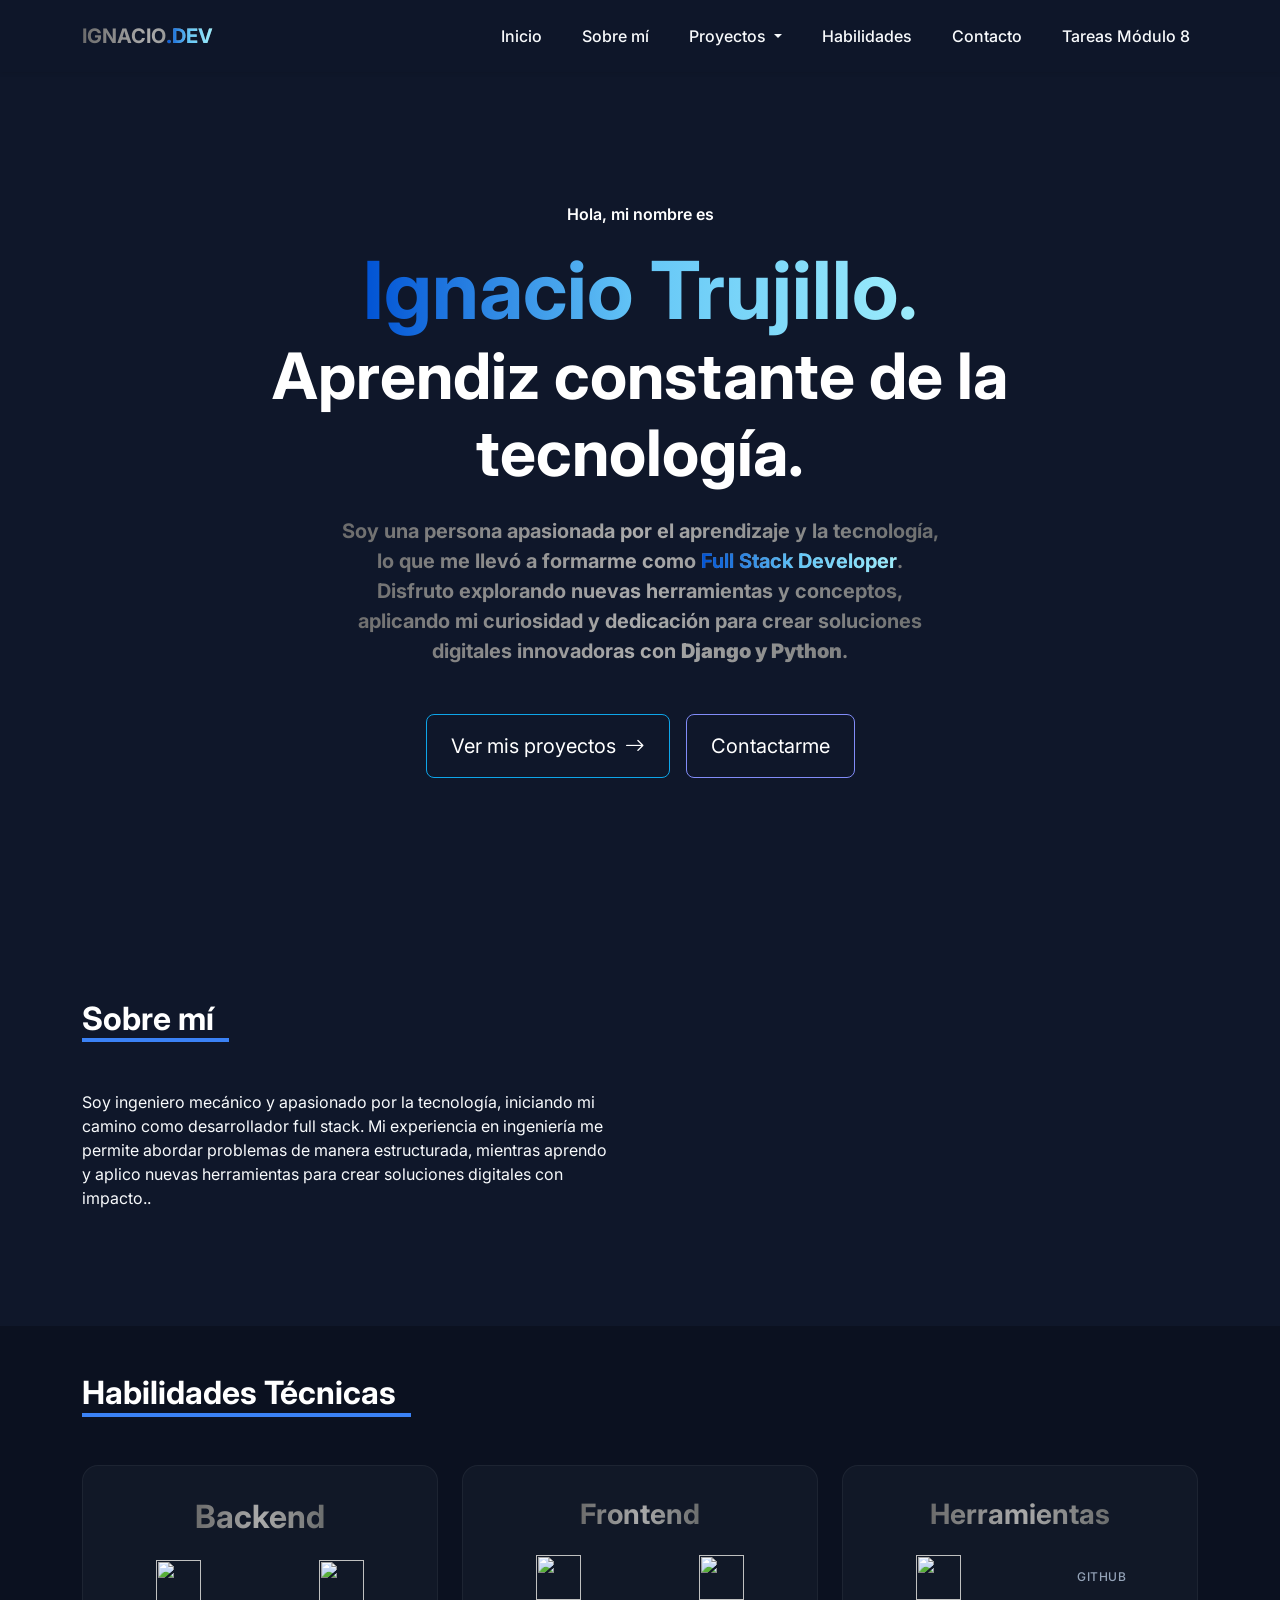
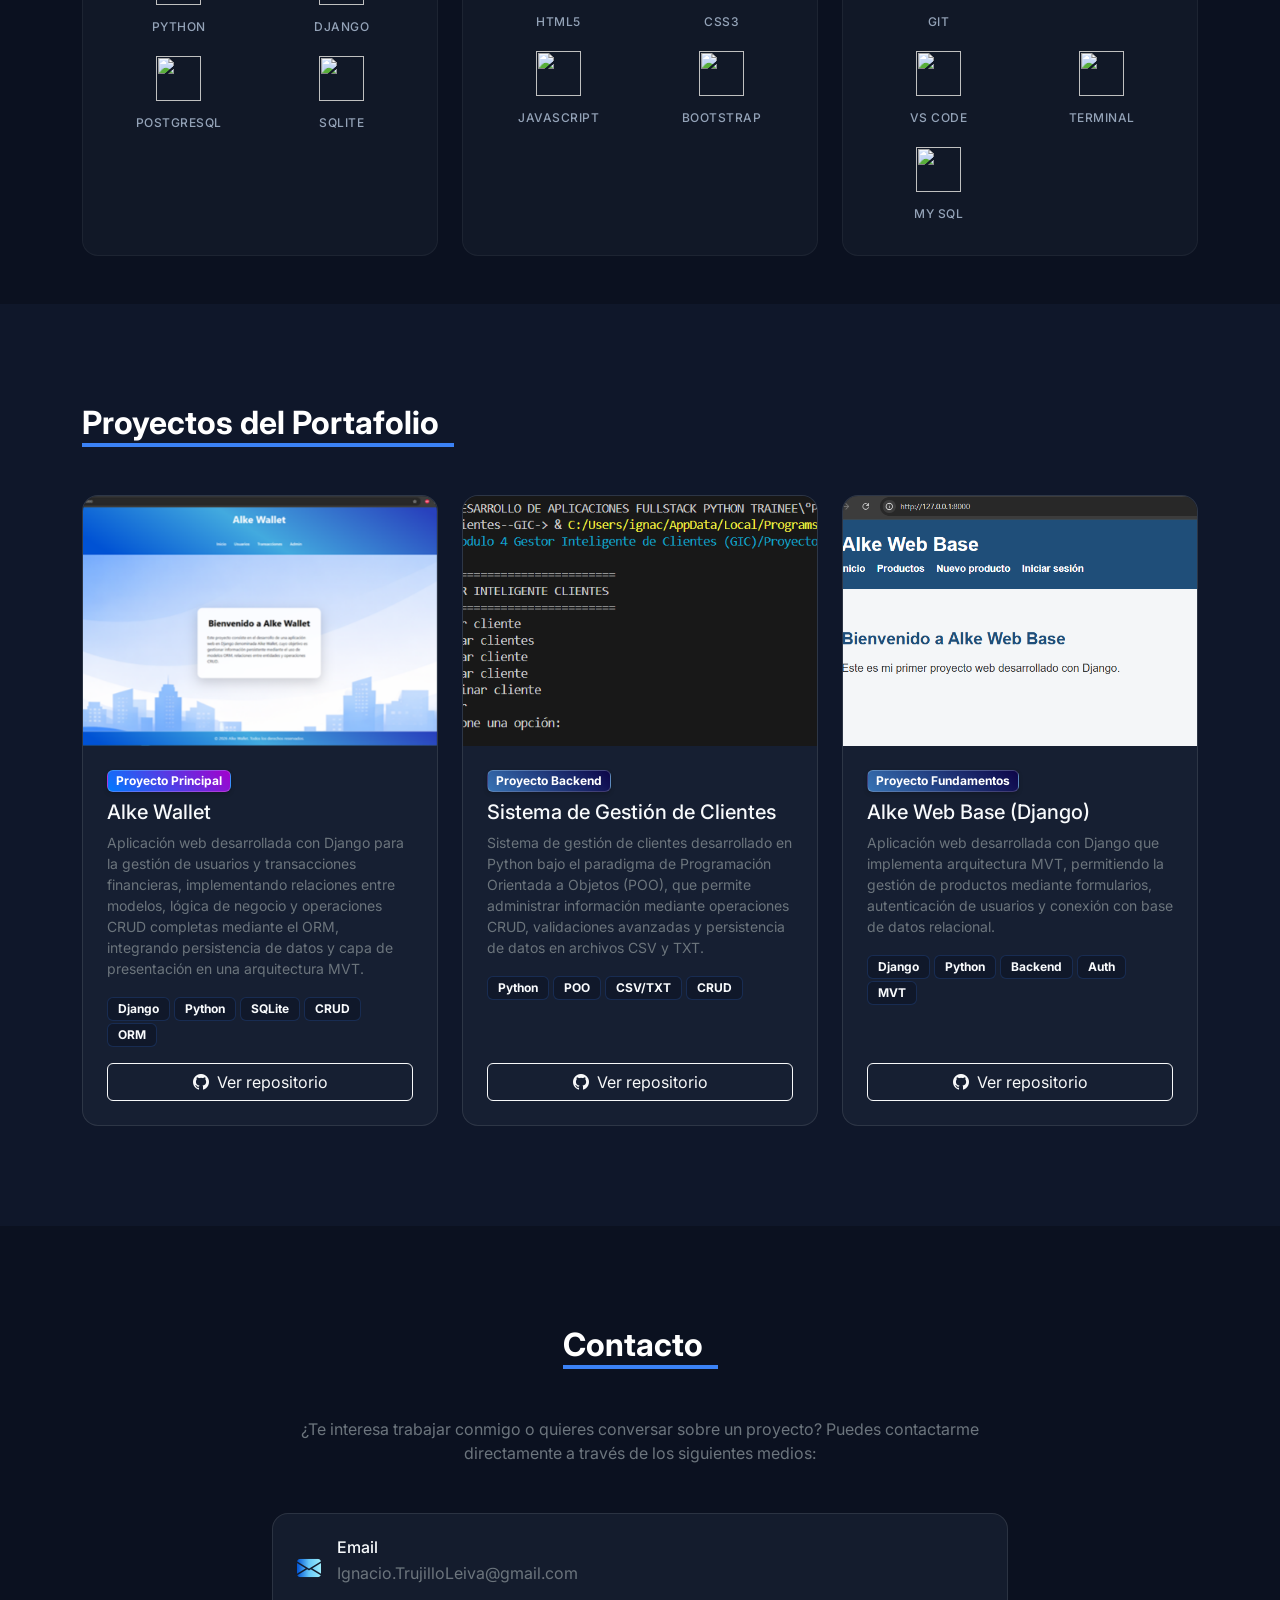
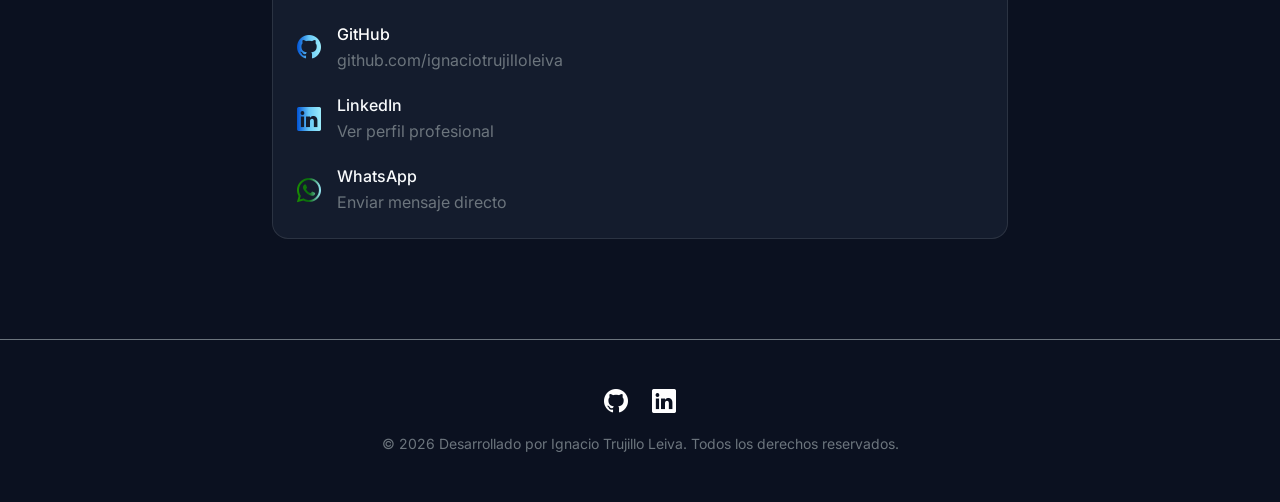
==== commit d02680a6: "Update general Update con efectos y mejoras visuales y de interfaz" ====
--- a/index.html
+++ b/index.html
@@ -14,6 +14,8 @@
     <link href="https://fonts.googleapis.com/css2?family=Inter:wght@300;400;600;700&display=swap" rel="stylesheet">
 
     <link href="https://unpkg.com/aos@2.3.1/dist/aos.css" rel="stylesheet">
+    <!-- Iconos de Devicon.dev -->
+    <link rel="stylesheet" href="https://cdn.jsdelivr.net/gh/devicons/devicon@latest/devicon.min.css">
 
     <link rel="stylesheet" href="css/style.css">
 </head>
@@ -22,7 +24,8 @@
     <!-- Navbar -->
     <nav class="navbar navbar-expand-lg fixed-top shadow-sm" id="mainNav">
         <div class="container">
-            <a class="navbar-brand fw-bold" href="#inicio">IGNACIO<span>.DEV</span></a>
+            <a class="navbar-brand fw-bold text-gradient2" href="#inicio">IGNACIO<span
+                    class="text-gradient1">.DEV</span></a>
             <button class="navbar-toggler" type="button" data-bs-toggle="collapse" data-bs-target="#navbarNav">
                 <span class="navbar-toggler-icon"></span>
             </button>
@@ -55,88 +58,144 @@
         </div>
     </nav>
     <!-- Header -->
-    <header id="inicio" class="hero-section d-flex align-items-center">
-        <div class="container">
-            <div class="row align-items-center">
-                <div class="col-md-7 text-center text-md-start" data-aos="fade-right">
-                    <h1 class="display-3 fw-bold mb-2">Hola, soy <span class="text-accent">Ignacio Trujillo</span></h1>
-                    <h2 class="h3 mb-4 text-secondary">Desarrollador Web Full Stack</h2>
-                    <p class="lead mb-5 text-muted">Especializado en crear soluciones robustas con <strong>Django y
-                            Python</strong>. Estudiante de Fullstack apasionado por la arquitectura limpia y la
-                        eficiencia.</p>
-                    <div class="d-flex gap-3 justify-content-center justify-content-md-start">
-                        <a href="#proyectos" class="btn btn-primary btn-lg px-4">Ver proyectos</a>
-                        <a href="#contacto" class="btn btn-outline-light btn-lg px-4">Contacto</a>
-                    </div>
-                </div>
-                <div class="col-md-5 d-none d-md-block" data-aos="zoom-in">
-                    <div class="hero-visual">
-                        <i class="bi bi-code-slash display-1 text-accent opacity-25"></i>
+    <header id="inicio" class="hero-section d-flex align-items-center justify-content-center text-center">
+        <div class="container">
+            <div class="row justify-content-center">
+                <div class="col-lg-10 col-xl-8" data-aos="fade-up">
+                    <p class="text-white fw-semibold mb-3">Hola, mi nombre es</p>
+
+                    <h1 class="display-1 fw-bold mb-0">
+                        <span class="text-gradient1">Ignacio Trujillo.</span>
+                    </h1>
+
+                    <h2 class="display-3 fw-bold text-white mb-4">
+                        Aprendiz constante de la tecnología.
+                    </h2>
+
+                    <p class="lead mb-5 text-gradient2 mx-auto" style="max-width: 600px;">
+                        Soy una persona apasionada por el aprendizaje y la tecnología, lo que me llevó a formarme como
+                        <span class="text-gradient1">Full Stack Developer</span>.
+                        Disfruto explorando nuevas herramientas y conceptos, aplicando mi curiosidad y dedicación para
+                        crear soluciones digitales innovadoras con <strong>Django y Python</strong>.
+                    </p>
+
+                    <div class="d-flex gap-3 justify-content-center">
+                        <a href="#proyectos-portafolio" class="btn btn-lg px-4 py-3 btn-gradient-1">
+                            Ver mis proyectos <i class="bi bi-arrow-right ms-1"></i>
+                        </a>
+                        <a href="#contacto" class="btn btn-lg px-4 py-3 btn-gradient-2">
+                            Contactarme
+                        </a>
                     </div>
                 </div>
             </div>
         </div>
     </header>
-
+    <!-- Sobre mí -->
     <section id="sobre-mi" class="section-padding">
         <div class="container">
             <div class="row g-5 align-items-center">
                 <div class="col-lg-6" data-aos="fade-up">
                     <h2 class="section-title">Sobre mí</h2>
-                    <p>Soy un desarrollador en formación constante, cursando actualmente un Bootcamp de Fullstack
-                        Python. Mi enfoque se centra en el desarrollo de aplicaciones escalables utilizando el patrón
-                        <strong>MVT de Django</strong>.
+                    <p>Soy ingeniero mecánico y apasionado por la tecnología, iniciando mi camino como desarrollador
+                        full stack. Mi experiencia en ingeniería me permite abordar problemas de manera estructurada,
+                        mientras aprendo y aplico nuevas herramientas para crear soluciones digitales con impacto..
                     </p>
-                    <p>Me apasiona resolver problemas lógicos en el backend sin descuidar una interfaz de usuario
-                        moderna y funcional utilizando <strong>Bootstrap 5</strong>.</p>
-                </div>
-                <div class="col-lg-6" data-aos="fade-up" data-aos-delay="200">
-                    <div class="about-card p-4">
-                        <div class="d-flex mb-4">
-                            <i class="bi bi-terminal-fill me-3 text-accent h4"></i>
-                            <div>
-                                <h5>Desarrollo Backend</h5>
-                                <p class="small text-secondary m-0">Creación de lógica de negocio, manejo de ORM y bases
-                                    de datos SQL.</p>
-                            </div>
-                        </div>
-                        <div class="d-flex">
-                            <i class="bi bi-layers-half me-3 text-accent h4"></i>
-                            <div>
-                                <h5>Arquitectura Web</h5>
-                                <p class="small text-secondary m-0">Integración de componentes frontend dinámicos y
-                                    responsivos.</p>
-                            </div>
-                        </div>
-                    </div>
                 </div>
             </div>
         </div>
     </section>
-
-    <section id="habilidades" class="section-padding bg-darker">
-        <div class="container text-center">
-            <h2 class="section-title mx-auto" data-aos="fade-up">Mis Habilidades</h2>
-            <div class="row g-4 mt-4">
-                <div class="col-md-4" data-aos="fade-up">
-                    <div class="skill-card p-4">
-                        <i class="bi bi-palette h1 text-accent"></i>
-                        <h4 class="mt-3">Frontend</h4>
-                        <p class="text-secondary">HTML5, CSS3, JavaScript, Bootstrap 5</p>
-                    </div>
-                </div>
-                <div class="col-md-4" data-aos="fade-up" data-aos-delay="100">
-                    <div class="skill-card p-4">
-                        <i class="bi bi-braces-asterisk h1 text-accent"></i>
-                        <h4 class="mt-3">Backend</h4>
-                        <p class="text-secondary">Python, Django, PostgreSQL, SQLite</p>
-                    </div>
-                </div>
-                <div class="col-md-4" data-aos="fade-up" data-aos-delay="200">
-                    <div class="skill-card p-4">
-                        <i class="bi bi-git h1 text-accent"></i>
-                        <h4 class="mt-3">Herramientas</h4>
-                        <p class="text-secondary">Git, GitHub, VS Code, Microsoft Word</p>
+    <!-- Habilidades con iconos de Devicon -->
+    <section id="habilidades-tech" class="py-5 bg-darker">
+        <div class="container">
+            <h2 class="section-title mb-5">Habilidades Técnicas</h2>
+            <div class="row g-4 text-center">
+                <!-- Backend -->
+                <div class="col-md-6 col-lg-4">
+                    <div class="skill-group-card h-100">
+                        <h2 class="text-gradient2 mb-4">Backend</h2>
+                        <div class="skill-grid">
+                            <div class="skill-item">
+                                <img
+                                    src="https://cdn.jsdelivr.net/gh/devicons/devicon@latest/icons/python/python-original.svg" />
+                                <span>Python</span>
+                            </div>
+                            <div class="skill-item">
+                                <img
+                                    src="https://cdn.jsdelivr.net/gh/devicons/devicon@latest/icons/django/django-plain.svg" />
+                                <span>Django</span>
+                            </div>
+                            <div class="skill-item">
+                                <img
+                                    src="https://cdn.jsdelivr.net/gh/devicons/devicon@latest/icons/postgresql/postgresql-original.svg" />
+                                <span>PostgreSQL</span>
+                            </div>
+                            <div class="skill-item">
+                                <img
+                                    src="https://cdn.jsdelivr.net/gh/devicons/devicon@latest/icons/sqlite/sqlite-original.svg" />
+                                <span>SQLite</span>
+                            </div>
+                        </div>
+                    </div>
+                </div>
+                <!-- Frontend -->
+                <div class="col-md-6 col-lg-4">
+                    <div class="skill-group-card h-100">
+                        <h3 class="text-gradient2 mb-4">Frontend</h3>
+                        <div class="skill-grid">
+                            <div class="skill-item">
+                                <img
+                                    src="https://cdn.jsdelivr.net/gh/devicons/devicon@latest/icons/html5/html5-original.svg" />
+                                <span>HTML5</span>
+                            </div>
+                            <div class="skill-item">
+                                <img
+                                    src="https://cdn.jsdelivr.net/gh/devicons/devicon@latest/icons/css3/css3-original.svg" />
+                                <span>CSS3</span>
+                            </div>
+                            <div class="skill-item">
+                                <img
+                                    src="https://cdn.jsdelivr.net/gh/devicons/devicon@latest/icons/javascript/javascript-original.svg" />
+                                <span>JavaScript</span>
+                            </div>
+                            <div class="skill-item">
+                                <img
+                                    src="https://cdn.jsdelivr.net/gh/devicons/devicon@latest/icons/bootstrap/bootstrap-original.svg" />
+                                <span>Bootstrap</span>
+                            </div>
+                        </div>
+                    </div>
+                </div>
+                <!-- Herramientas -->
+                <div class="col-md-6 col-lg-4">
+                    <div class="skill-group-card h-100">
+                        <h3 class="text-gradient2 mb-4">Herramientas</h3>
+                        <div class="skill-grid">
+                            <div class="skill-item">
+                                <img
+                                    src="https://cdn.jsdelivr.net/gh/devicons/devicon@latest/icons/git/git-original.svg" />
+                                <span>Git</span>
+                            </div>
+                            <div class="skill-item">
+                                <i class="devicon-github-original" style="color: white; font-size: 45px;"></i>
+                                <span>GitHub</span>
+                            </div>
+                            <div class="skill-item">
+                                <img
+                                    src="https://cdn.jsdelivr.net/gh/devicons/devicon@latest/icons/vscode/vscode-original.svg" />
+                                <span>VS Code</span>
+                            </div>
+                            <div class="skill-item">
+                                <img
+                                    src="https://cdn.jsdelivr.net/gh/devicons/devicon@latest/icons/bash/bash-original.svg" />
+                                <span>Terminal</span>
+                            </div>
+                            <div class="skill-item">
+                                <img
+                                    src="https://cdn.jsdelivr.net/gh/devicons/devicon@latest/icons/mysql/mysql-original.svg" />
+                                <span>My SQL</span>
+                            </div>
+                        </div>
                     </div>
                 </div>
             </div>
@@ -287,7 +346,7 @@
                 </div>
 
             </div>
-        </div> 
+        </div>
     </section>
 
     <section id="contacto" class="section-padding bg-darker">
@@ -305,20 +364,20 @@
 
                         <!-- Email -->
                         <div class="d-flex align-items-center mb-4">
-                            <i class="bi bi-envelope-fill text-accent h4 me-3"></i>
+                            <i class="bi bi-envelope-fill icon-gradient me-3"></i>
                             <div>
                                 <h6 class="mb-1">Email</h6>
-                                <p class="m-0 text-secondary">Ignacio.TrujilloLeiva@gmail.com</p>
+                                <p class="text-secondary text-decoration-none contact-link">Ignacio.TrujilloLeiva@gmail.com</p>
                             </div>
                         </div>
 
                         <!-- GitHub -->
                         <div class="d-flex align-items-center mb-4">
-                            <i class="bi bi-github text-accent h4 me-3"></i>
+                            <i class="bi bi-github icon-gradient me-3"></i>
                             <div>
-                                <h6 class="mb-1">GitHub</h6>
+                                <h6 class="mb-1 text-white">GitHub</h6>
                                 <a href="https://github.com/ignaciotrujilloleiva" target="_blank"
-                                    class="text-secondary">
+                                    class="text-secondary text-decoration-none contact-link">
                                     github.com/ignaciotrujilloleiva
                                 </a>
                             </div>
@@ -326,11 +385,11 @@
 
                         <!-- LinkedIn -->
                         <div class="d-flex align-items-center mb-4">
-                            <i class="bi bi-linkedin h4 me-3" style="color:#0A66C2;"></i>
+                            <i class="bi bi-linkedin icon-gradient me-3"></i>
                             <div>
                                 <h6 class="mb-1">LinkedIn</h6>
                                 <a href="https://www.linkedin.com/in/ignacio-trujillo-leiva-3ab601369/" target="_blank"
-                                    class="text-secondary">
+                                    class="text-secondary text-decoration-none contact-link">
                                     Ver perfil profesional
                                 </a>
                             </div>
@@ -338,11 +397,11 @@
 
                         <!-- WhatsApp -->
                         <div class="d-flex align-items-center">
-                            <i class="bi bi-whatsapp h4 me-3" style="color:#25D366;"></i>
+                            <i class="bi bi-whatsapp icon-gradient2 me-3"></i>
                             <div>
                                 <h6 class="mb-1">WhatsApp</h6>
                                 <a href="https://wa.me/56985663121?text=Hola%20Ignacio,%20vi%20tu%20portafolio%20y%20me%20gustaría%20contactarte"
-                                    target="_blank" class="text-secondary">
+                                    target="_blank" class="text-secondary text-decoration-none contact-link">
                                     Enviar mensaje directo
                                 </a>
                             </div>
--- a/css/style.css
+++ b/css/style.css
@@ -199,4 +199,236 @@
 
 .carousel-item img {
     user-select: none;
+}
+
+/* Ajuste para las imágenes SVG de Devicon */
+.skill-item img {
+    width: 45px;      /* Ancho fijo */
+    height: 45px;     /* Alto fijo para unificar tamaños */
+    object-fit: contain; /* Evita que el logo se deforme */
+    margin-bottom: 5px;
+    transition: transform 0.3s ease;
+}
+/* Ajuste para las iconos de Devicon */
+.skill-item i {
+    font-size: 2.5rem; /* Tamaño ideal para que se aprecien los detalles */
+    margin-bottom: 5px;
+    display: block;
+    transition: transform 0.3s ease;
+}
+
+.skill-item:hover i {
+    transform: scale(1.15); /* Efecto de aumento al pasar el mouse */
+}
+
+/* El efecto hover ahora se aplica a la icono */
+.skill-item:hover img {
+    transform: scale(1.15);
+}
+
+
+.skill-item span {
+    color: #94a3b8;
+    font-size: 0.7rem;
+    font-weight: 600;
+    text-transform: uppercase;
+}
+
+/* Contenedor de la tarjeta de grupo de habilidades tecnicas*/
+
+.skill-group-card {
+    background-color: #111827; /* Fondo similar a la imagen */
+    border: 1px solid rgba(255, 255, 255, 0.05);
+    border-radius: 16px;
+    padding: 2rem 1.5rem;
+    transition: transform 0.3s ease, border-color 0.3s ease;
+}
+
+.skill-group-card:hover {
+    transform: translateY(-5px);
+    border-color: rgba(14, 165, 233, 0.3);
+}
+
+/* Cuadrícula de iconos interna */
+.skill-grid {
+    display: grid;
+    grid-template-columns: repeat(2, 1fr);
+    gap: 20px;
+    justify-items: center;
+}
+
+/* Item individual (Icono + Texto) */
+.skill-item {
+    display: flex;
+    flex-direction: column;
+    align-items: center;
+    gap: 8px;
+    color: #94a3b8;
+    transition: color 0.3s ease;
+}
+
+.skill-item i {
+    font-size: 2rem; /* Tamaño del icono */
+    color: #f8fafc;
+}
+
+.skill-item span {
+    font-size: 0.75rem;
+    font-weight: 500;
+    text-transform: uppercase;
+    letter-spacing: 0.5px;
+}
+
+.skill-item:hover {
+    color: #0ea5e9;
+}
+
+/* Resalte especial para la sección "Aprendiendo" */
+.border-learning {
+    border: 1px dashed rgba(255, 193, 7, 0.3) !important;
+}
+
+/* Estilo para los títulos de sección con línea */
+.section-title {
+    display: flex;
+    align-items: center;
+    gap: 15px;
+    color: #ffffff;
+    font-weight: 700;
+}
+
+.section-title::after {
+    content: "";
+    flex-grow: 1;
+    height: 1px;
+    background: rgba(255, 255, 255, 0.1);
+}
+
+/* Textos con gradientes */
+.text-gradient1 {
+    /* El degradado azulado */
+    background: linear-gradient(90deg, #0052D4 0%, #65C7F7 50%, #9CECFB 100%);
+    
+    /* Esto hace que el fondo solo se vea donde hay texto */
+    -webkit-background-clip: text;
+    background-clip: text;
+    
+    /* Hace que el color original del texto sea transparente para ver el fondo */
+    -webkit-text-fill-color: transparent;
+    color: transparent;
+    
+    display: inline-block; /* Importante para que el degradado se ajuste bien */
+    font-weight: bold;
+}
+
+.text-gradient2 {
+    /* El degradado gris */
+    background: linear-gradient(90deg, #6b6b6b 0%, #ababab 50%, #6a6c6c 100%);
+    
+    /* Esto hace que el fondo solo se vea donde hay texto */
+    -webkit-background-clip: text;
+    background-clip: text;
+    
+    /* Hace que el color original del texto sea transparente para ver el fondo */
+    -webkit-text-fill-color: transparent;
+    color: transparent;
+    
+    display: inline-block; /* Importante para que el degradado se ajuste bien */
+    font-weight: bold;
+}
+
+/* Degradado de color y efectos de botones */
+.btn-primary {
+    /* Botón con el mismo degradado azul */
+    background: linear-gradient(90deg, #0052D4 0%, #65C7F7 50%, #9CECFB 100%);
+}
+
+.btn-secondary {
+    /* Botón con el mismo degradado azul */
+    background: linear-gradient(90deg, #6b6b6b 0%, #ababab 50%, #6a6c6c 100%);
+}
+
+/* Degradado iconos */
+
+.icon-gradient {
+    /* Usamos el mismo degradado que tus títulos */
+    background: linear-gradient(90deg, #0052D4 0%, #65C7F7 50%, #9CECFB 100%);
+    -webkit-background-clip: text;
+    -webkit-text-fill-color: transparent;
+    background-clip: text;
+    display: inline-block;
+    font-size: 1.5rem; /* Ajusta el tamaño aquí */
+}
+
+.icon-gradient2 {
+    /* Usamos el mismo degradado que tus títulos */
+    background: linear-gradient(90deg, #1a8e02 0%, #09670f 50%, #9CECFB 100%);
+    -webkit-background-clip: text;
+    -webkit-text-fill-color: transparent;
+    background-clip: text;
+    display: inline-block;
+    font-size: 1.5rem; /* Ajusta el tamaño aquí */
+}
+
+
+/* --- Efectos para botones del header --- */
+
+/* Botón 1 (Proyecto) */
+.btn-gradient-1 {
+    border: 1px solid #0ea5e9;
+    color: white;
+    transition: all 0.3s ease;
+    background: transparent;
+}
+
+.btn-gradient-1:hover {
+    background: linear-gradient(90deg, #0052D4 0%, #65C7F7 50%, #9CECFB 100%);
+    border-color: transparent;
+    color: white;
+    transform: translateY(-3px);
+    box-shadow: 0 10px 20px rgba(14, 165, 233, 0.3);
+}
+
+/* Botón 2 (Contacto) */
+.btn-gradient-2 {
+    border: 1px solid #818cf8;
+    color: white;
+    transition: all 0.3s ease;
+    background: transparent;
+}
+
+.btn-gradient-2:hover {
+    background: linear-gradient(90deg, #818cf8 0%, #c084fc 100%);
+    color: white;
+    transform: translateY(-3px);
+    box-shadow: 0 10px 20px rgba(129, 140, 248, 0.3);
+}
+
+/* --- Efectos para enlaces de contacto --- */
+
+.contact-link {
+    position: relative;
+    transition: all 0.3s ease;
+    display: inline-block;
+}
+
+.contact-link:hover {
+    color: #fff !important; /* Resalta el texto al pasar el mouse */
+    transform: translateX(5px); /* Pequeño desplazamiento a la derecha */
+}
+
+/* Subrayado animado con degradado */
+.contact-link::after {
+    content: '';
+    position: absolute;
+    width: 0;
+    height: 2px;
+    bottom: -2px;
+    left: 0;
+    background: linear-gradient(90deg, #0ea5e9, #818cf8);
+    transition: width 0.3s ease;
+}
+
+.contact-link:hover::after {
+    width: 100%;
 }
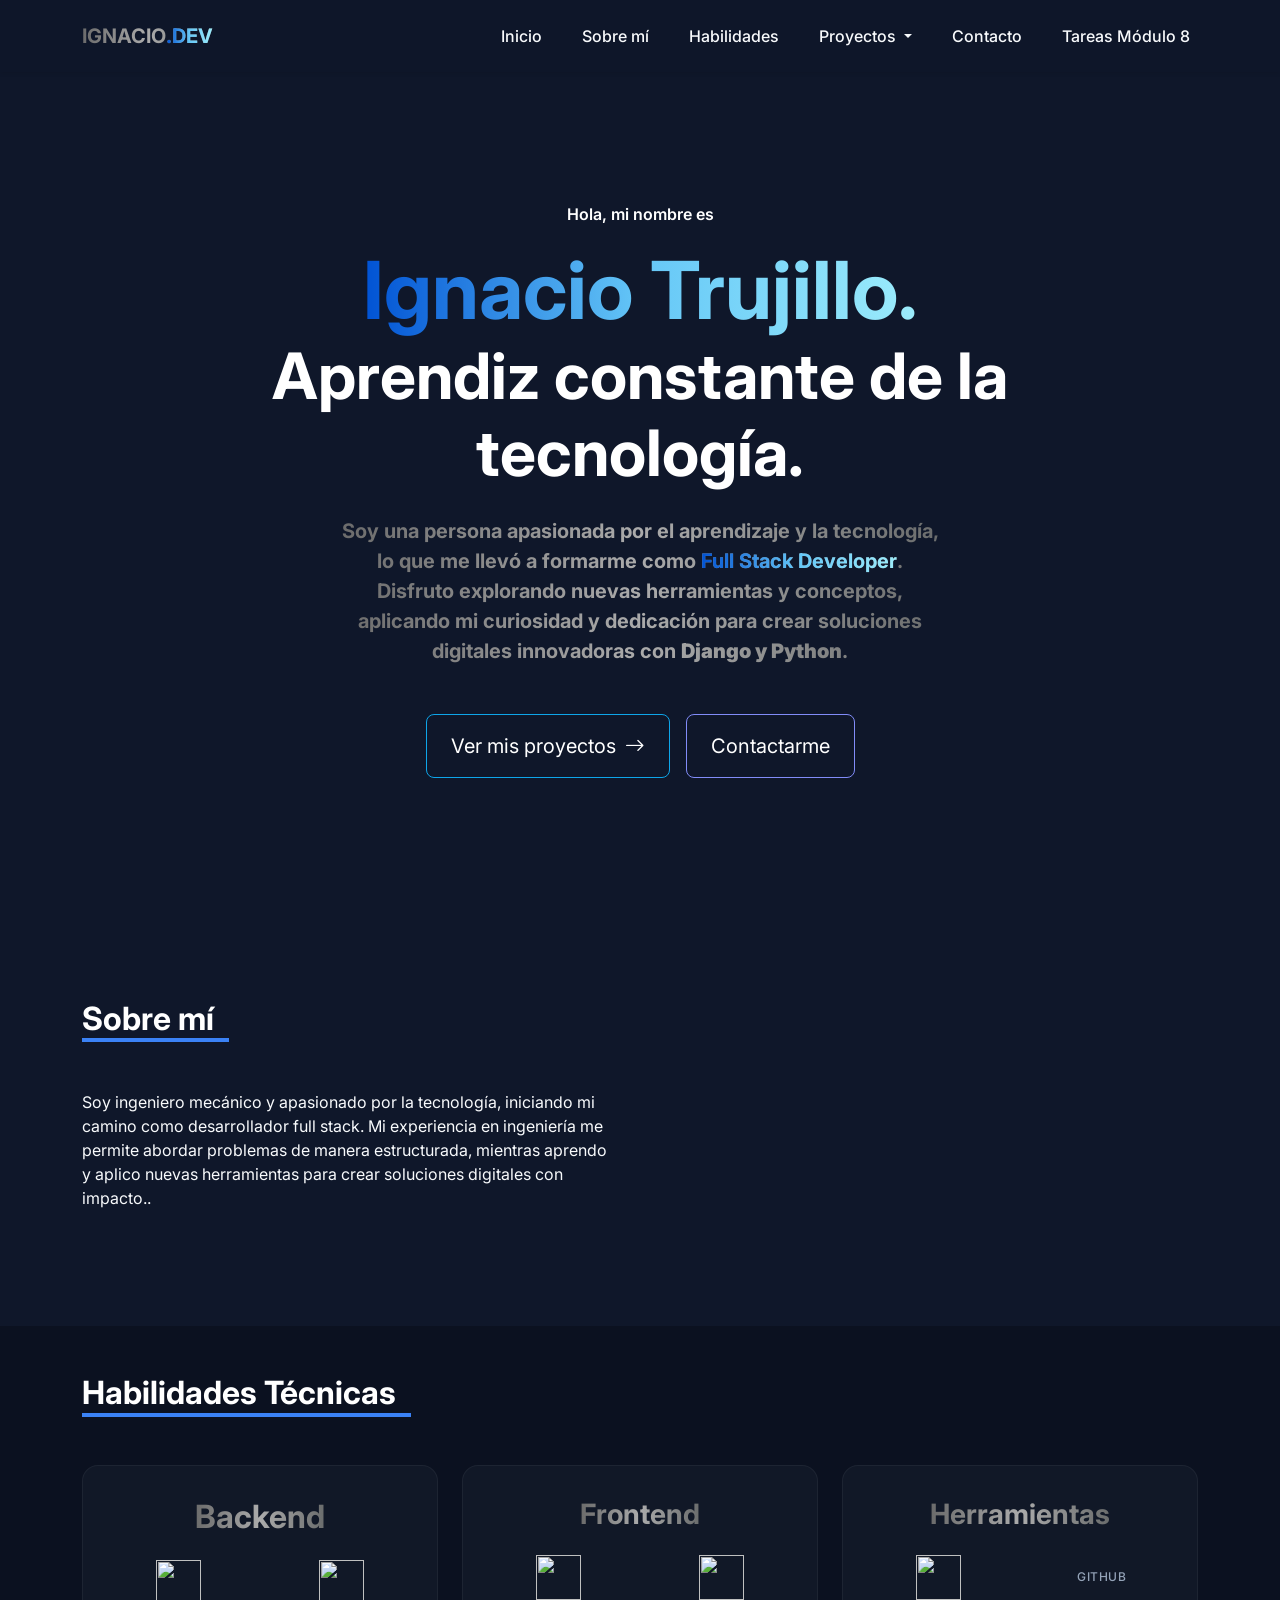
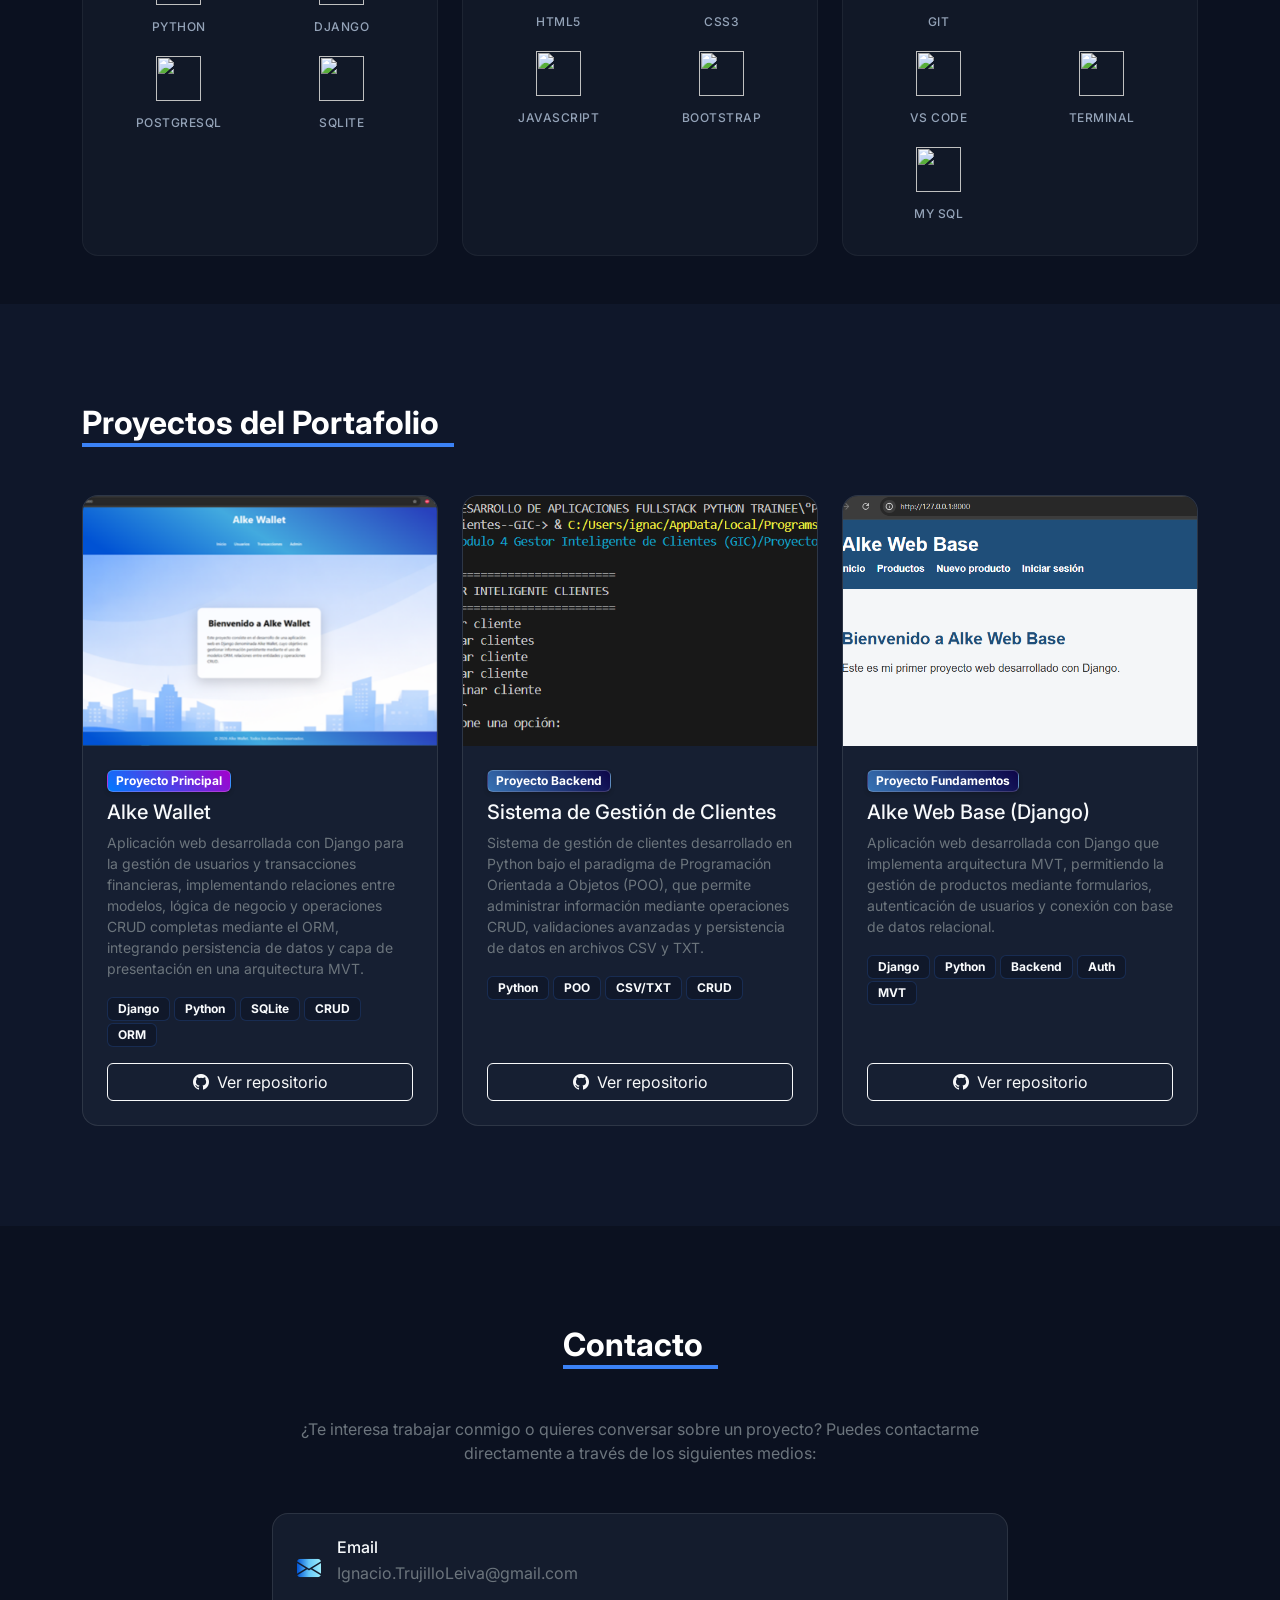
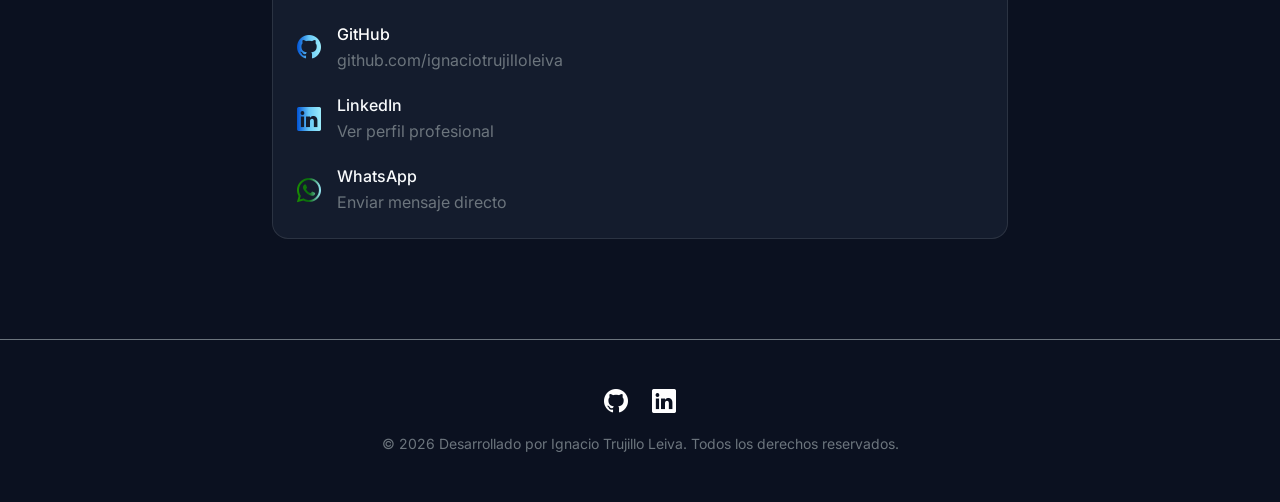
==== commit c49ee120: "Update index.html Corrección de orden en links del navbar" ====
--- a/index.html
+++ b/index.html
@@ -33,24 +33,24 @@
                 <ul class="navbar-nav ms-auto">
                     <li class="nav-item"><a class="nav-link" href="#inicio">Inicio</a></li>
                     <li class="nav-item"><a class="nav-link" href="#sobre-mi">Sobre mí</a></li>
+                    <li class="nav-item"><a class="nav-link" href="#habilidades-tech">Habilidades</a></li>
                     <li class="nav-item dropdown">
-                        <a class="nav-link dropdown-toggle" href="#" role="button" data-bs-toggle="dropdown"
+                        <a class="nav-link dropdown-toggle" href="#proyectos-portafolio" role="button" data-bs-toggle="dropdown"
                             aria-expanded="false">
                             Proyectos
                         </a>
                         <ul class="dropdown-menu dropdown-menu-dark shadow">
                             <li><a class="dropdown-item"
-                                    href="https://github.com/ignaciotrujilloleiva/Proyecto-Modulo-2-Alke-Wallet"
+                                    href="https://github.com/ignaciotrujilloleiva/Proyecto-Modulo-7-Desarrollo-web-Django-Integraci-n-Base-de-datos"
                                     target="_blank">Alke Wallet</a></li>
                             <li><a class="dropdown-item"
-                                    href="https://github.com/ignaciotrujilloleiva/Proyecto-Modulo-4-Gestor-Inteligente-de-clientes-GIC"
-                                    target="_blank">Gestor GIC</a></li>
+                                    href="https://github.com/ignaciotrujilloleiva/Proyecto-Modulo-4-Gestor-Inteligente-de-clientes-GIC.git"
+                                    target="_blank">Sistema de Gestión de Clientes</a></li>
                             <li><a class="dropdown-item"
-                                    href="https://github.com/ignaciotrujilloleiva/Proyecto-Modulo-7-Desarrollo-web-Django-Integraci-n-Base-de-datos"
-                                    target="_blank">Django Integración DB</a></li>
+                                    href="https://github.com/ignaciotrujilloleiva/Proyecto-Modulo-6-Desarrollo-Web-Django.git"
+                                    target="_blank">Alke Web Base (Django)</a></li>
                         </ul>
                     </li>
-                    <li class="nav-item"><a class="nav-link" href="#habilidades">Habilidades</a></li>
                     <li class="nav-item"><a class="nav-link" href="#contacto">Contacto</a></li>
                     <li class="nav-item"><a class="nav-link" href="modulo8.html">Tareas Módulo 8</a></li>
                 </ul>
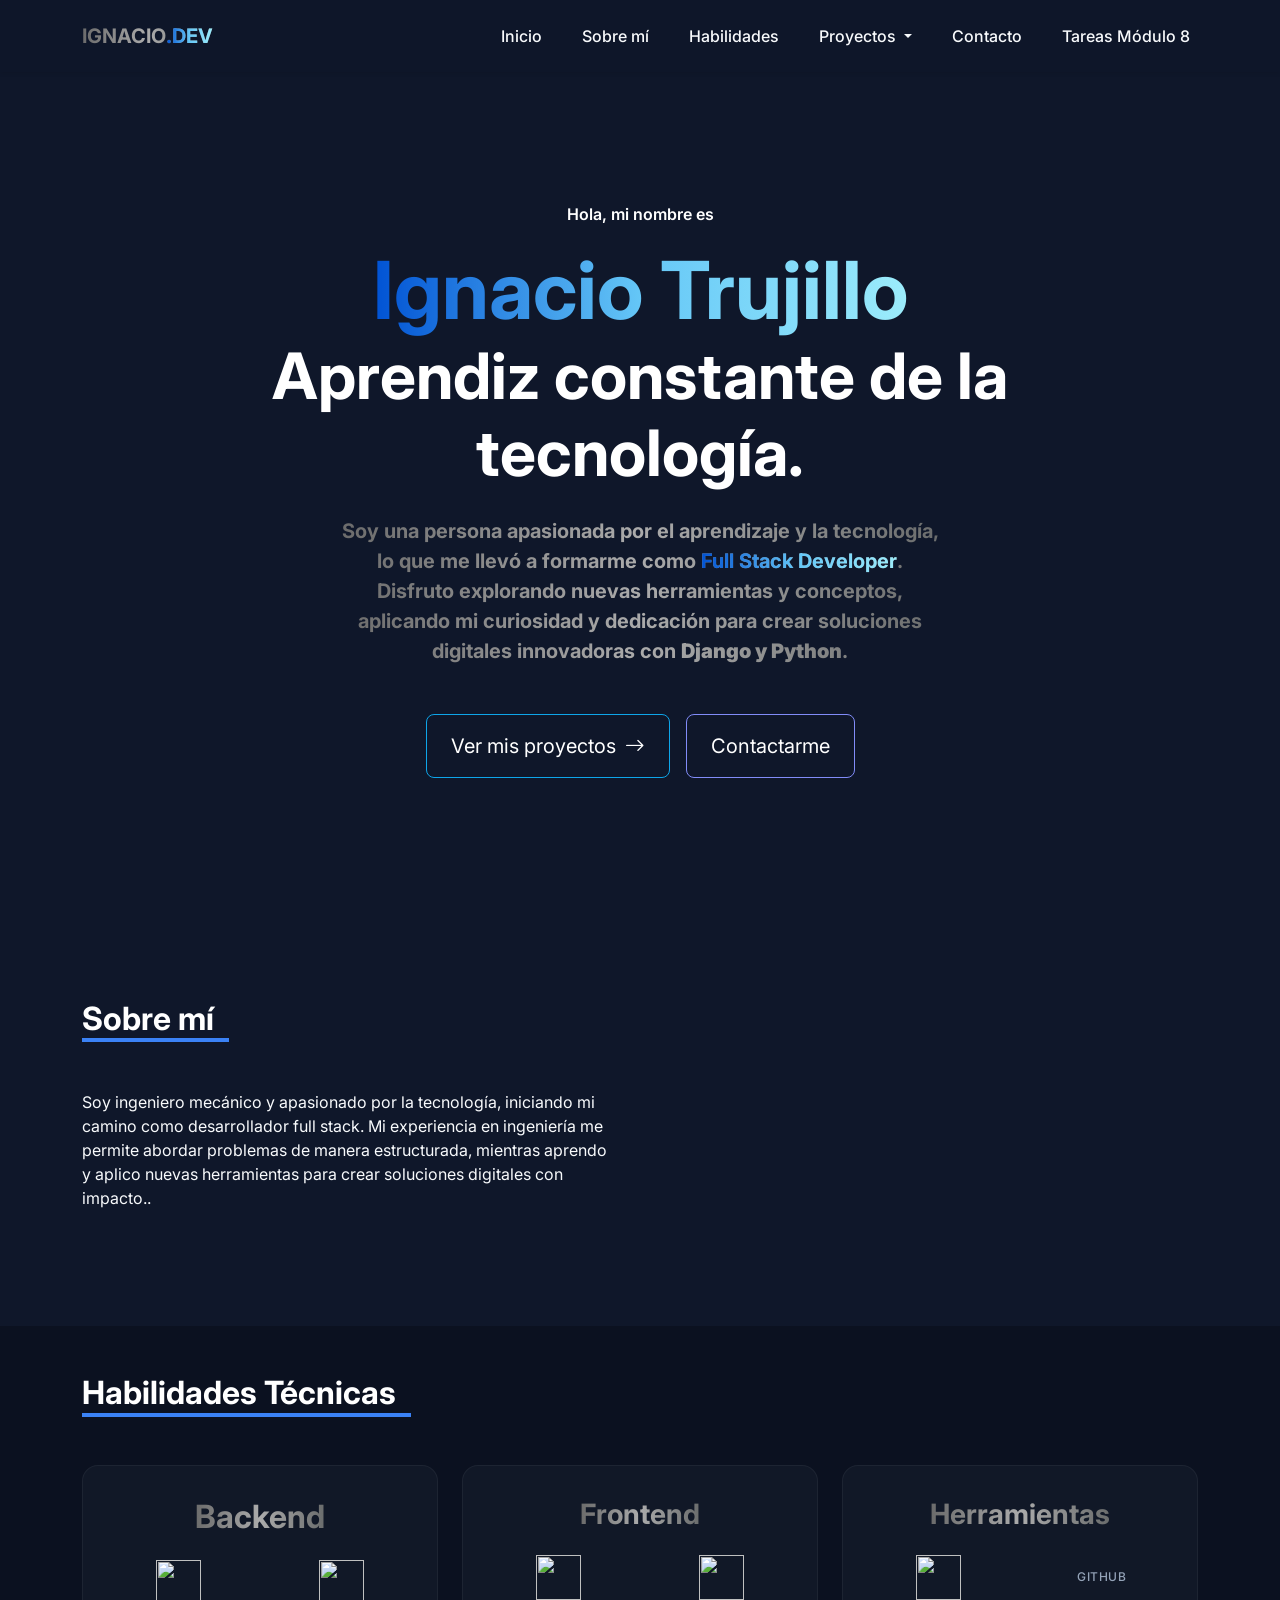
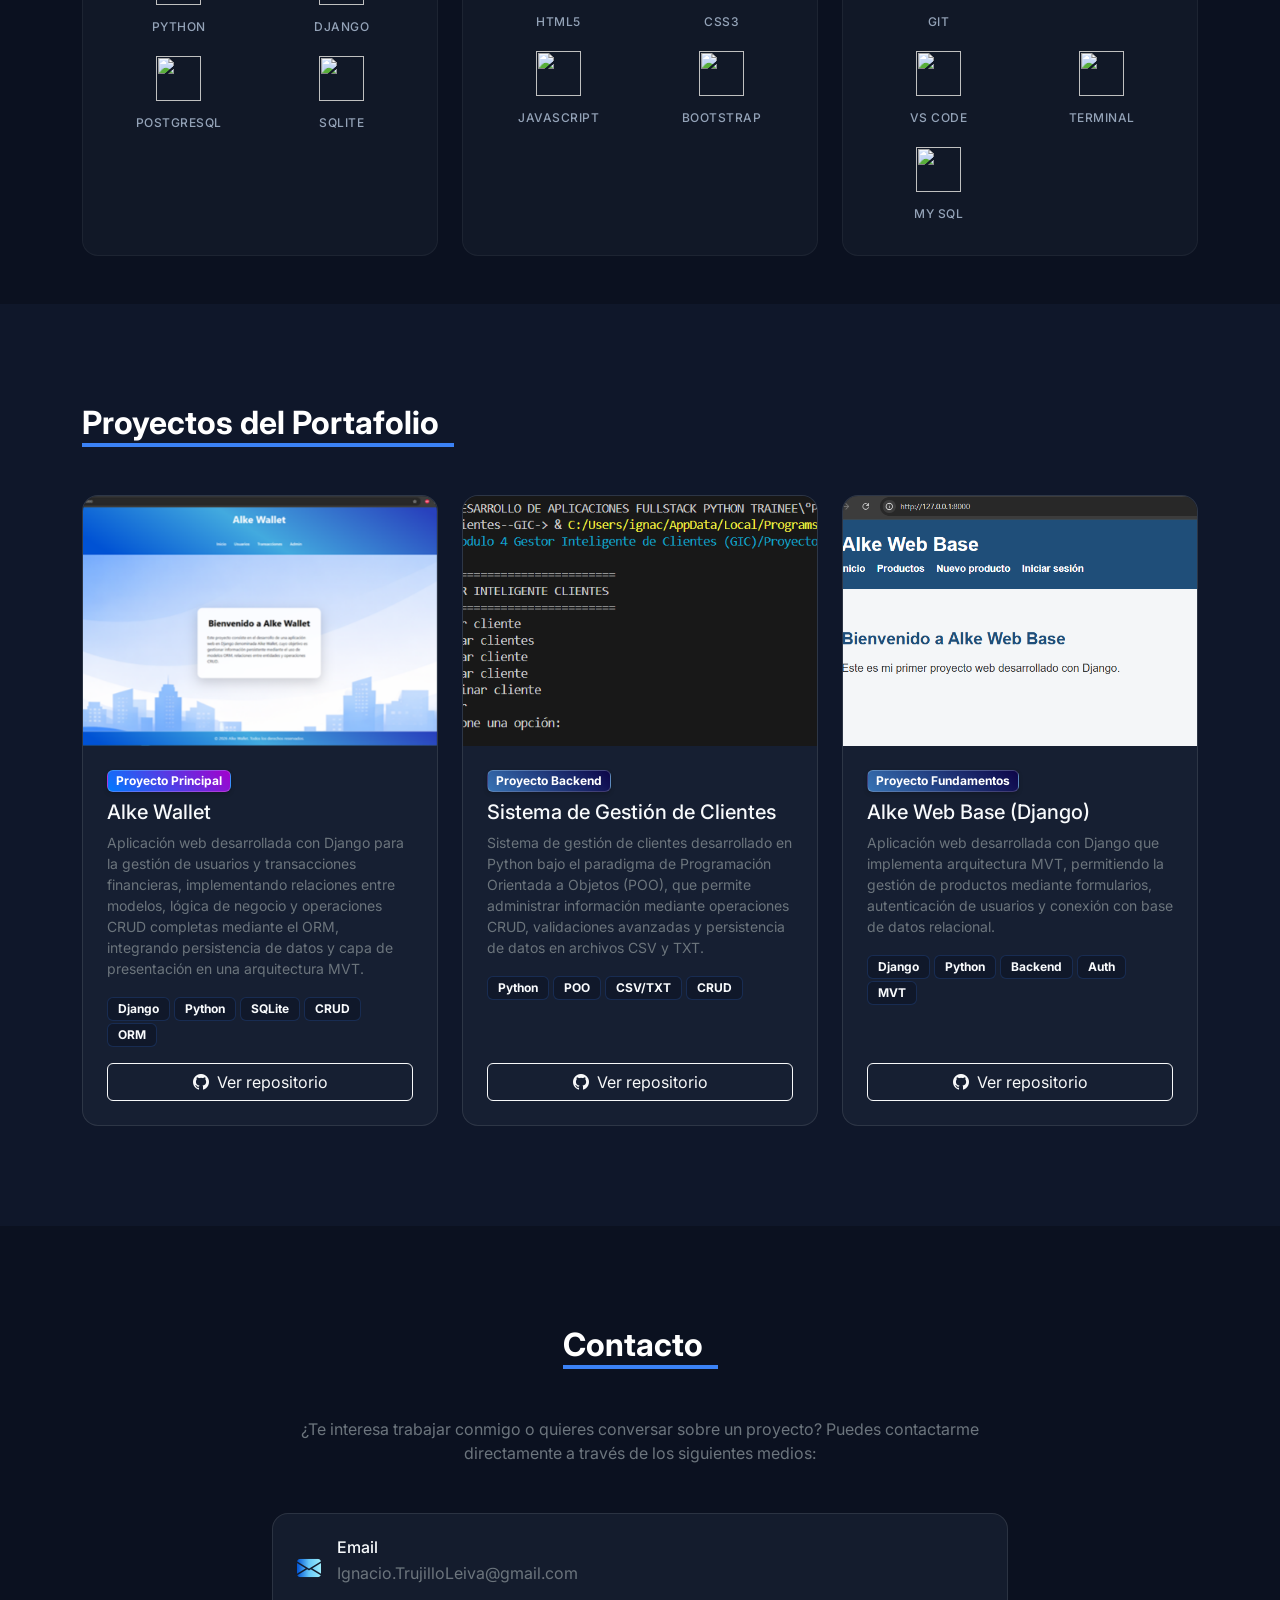
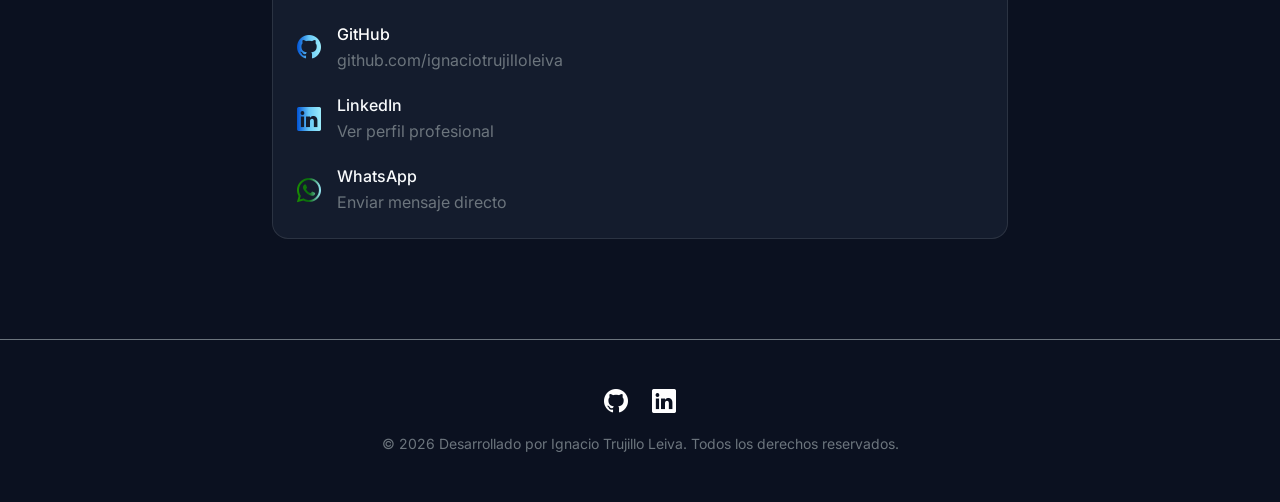
==== commit ca372dfd: "Update name display in index.html Removed the period from the name 'Ignacio Trujillo' in the header." ====
--- a/index.html
+++ b/index.html
@@ -65,7 +65,7 @@
                     <p class="text-white fw-semibold mb-3">Hola, mi nombre es</p>
 
                     <h1 class="display-1 fw-bold mb-0">
-                        <span class="text-gradient1">Ignacio Trujillo.</span>
+                        <span class="text-gradient1">Ignacio Trujillo</span>
                     </h1>
 
                     <h2 class="display-3 fw-bold text-white mb-4">
@@ -435,4 +435,4 @@
     <script src="js/script.js"></script>
 </body>
 
-</html>+</html>
